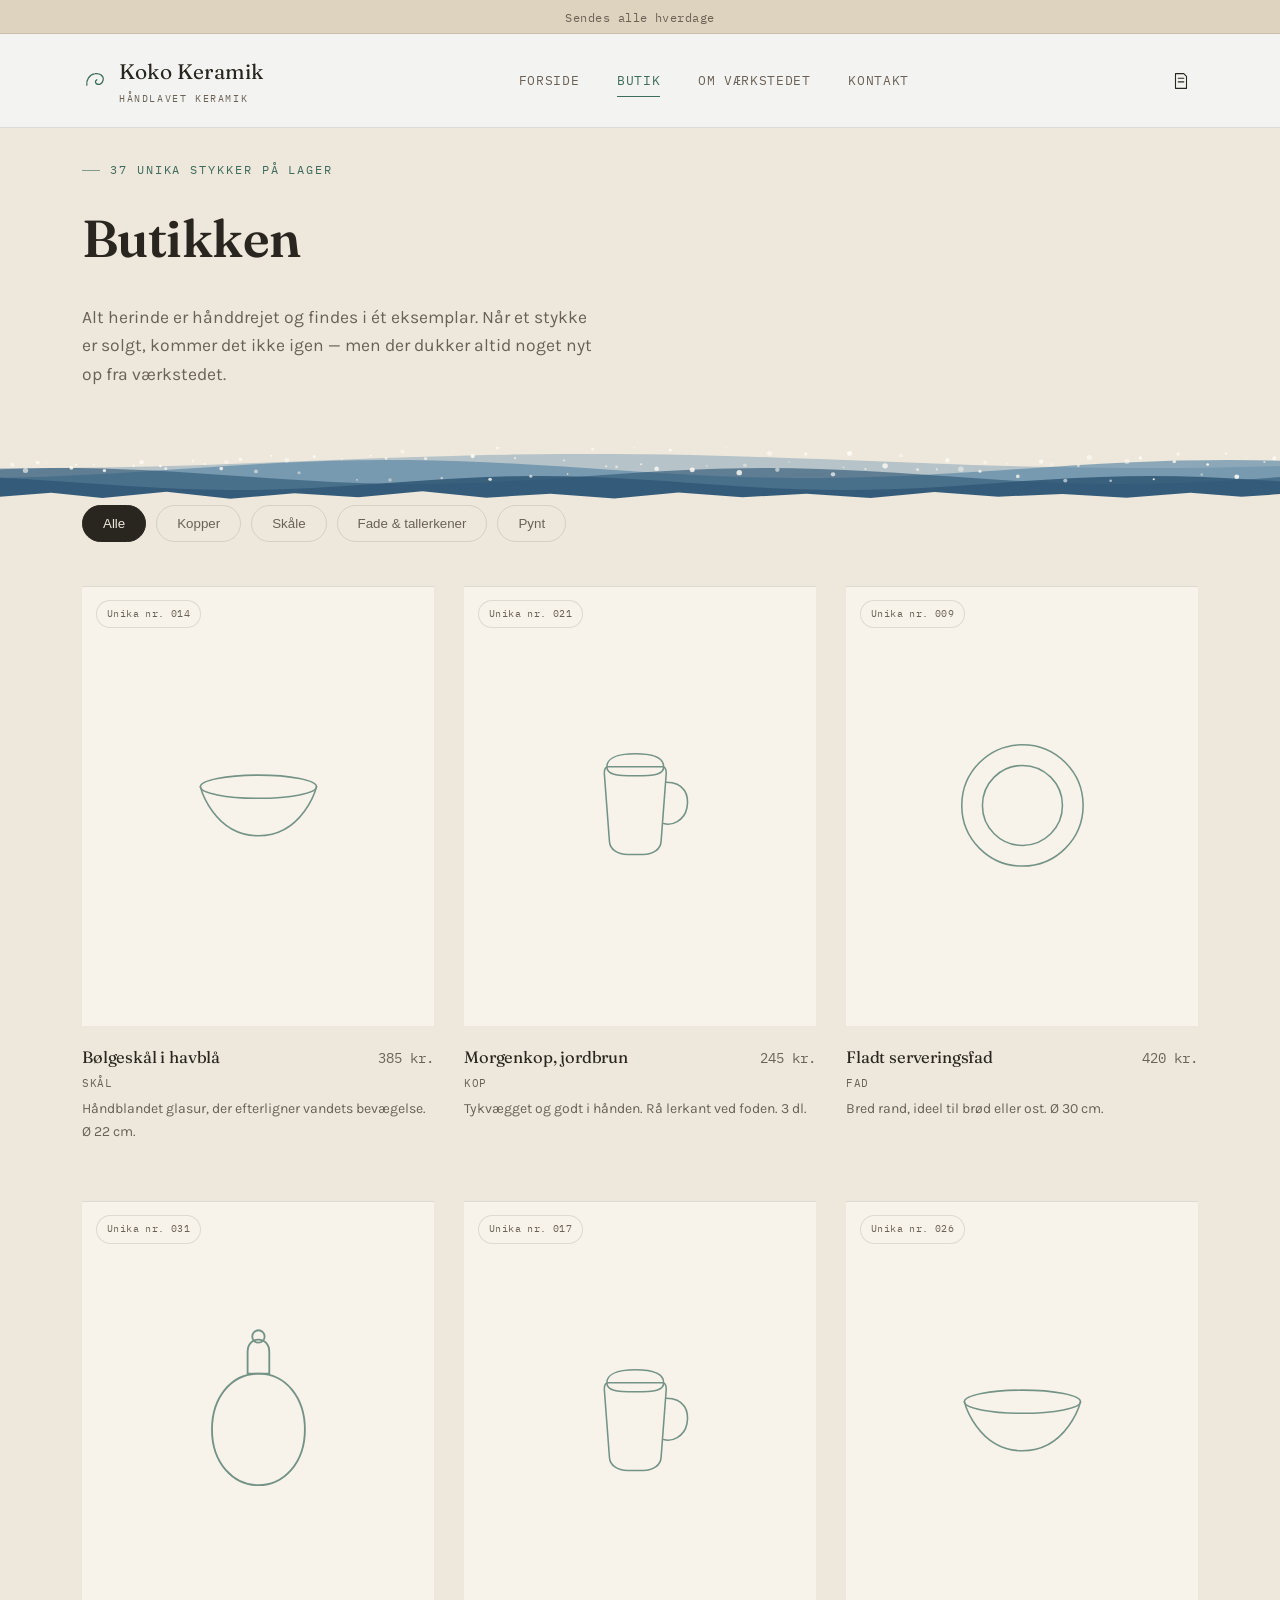
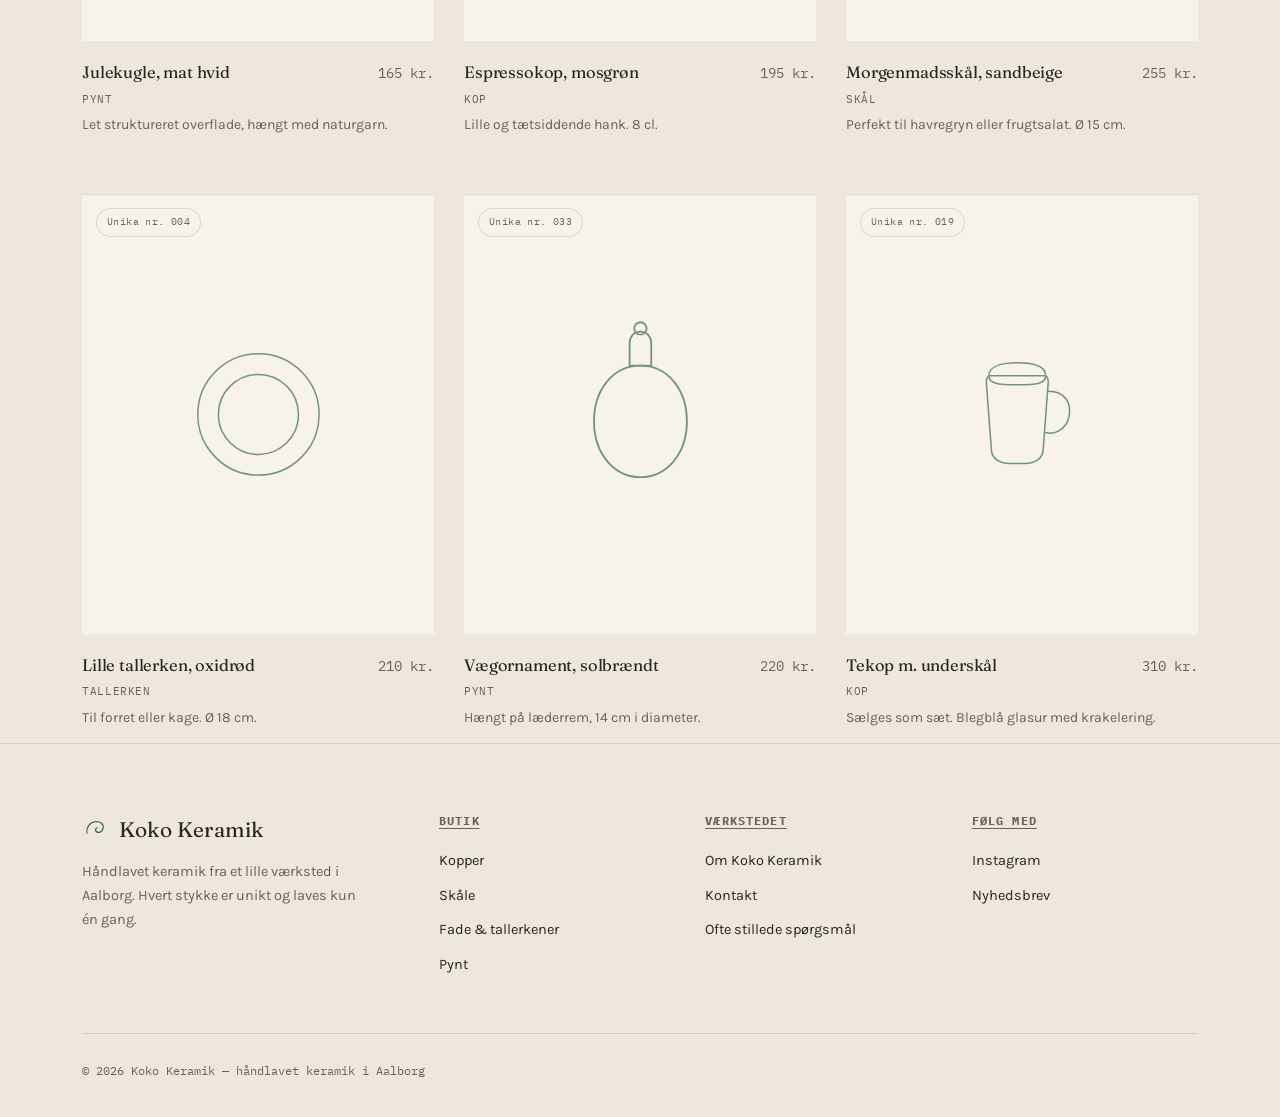
==== butik.html @ d8b17853 "Add files via upload" ====
<!DOCTYPE html>
<html lang="da">
<head>
<meta charset="UTF-8">
<meta name="viewport" content="width=device-width, initial-scale=1.0">
<title>Butik — Koko Keramik</title>
<link rel="preconnect" href="https://fonts.googleapis.com">
<link href="https://fonts.googleapis.com/css2?family=Fraunces:ital,opsz,wght@0,9..144,300;0,9..144,500;0,9..144,600;1,9..144,400;1,9..144,500&family=Karla:wght@400;500;600&family=IBM+Plex+Mono:wght@400;500;700&display=swap" rel="stylesheet">
<link rel="stylesheet" href="style.css">
</head>
<body>

<div class="announce">
  <div class="announce-track">
    <span class="announce-item show">Sendes alle hverdage</span>
    <span class="announce-item">Håndlavet, ét stykke ad gangen</span>
    <span class="announce-item">Specialbestillinger er mulige</span>
  </div>
</div>

<header class="site">
  <div class="nav">
    <a href="index.html" class="logo">
      <svg viewBox="0 0 32 32" fill="none" stroke="currentColor" stroke-width="1.6" stroke-linecap="round" stroke-linejoin="round"><path d="M6 21c-1-6 3-13 10-14 6-1 11 3 10 8-.8 4-5 6.5-8 4.5-2-1.3-2-4 .3-5"/></svg>
      <span>Koko Keramik<span class="sub">Håndlavet keramik</span></span>
    </a>
    <nav class="links">
      <a href="index.html">Forside</a>
      <div class="nav-drop">
      <a href="butik.html" class="active">Butik</a>
      <div class="nav-drop-panel">
        <div class="nav-drop-col"><h5>Kopper</h5>
          <a href="butik.html#kopper">Morgenkopper</a>
          <a href="butik.html#kopper">Espressokopper</a>
          <a href="butik.html#kopper">Krus med hank</a>
        </div>
        <div class="nav-drop-col"><h5>Skåle</h5>
          <a href="butik.html#skaale">Morgenmadsskåle</a>
          <a href="butik.html#skaale">Serveringsskåle</a>
        </div>
        <div class="nav-drop-col"><h5>Fade &amp; tallerkener</h5>
          <a href="butik.html#fade">Store fade</a>
          <a href="butik.html#fade">Tallerkener</a>
        </div>
        <div class="nav-drop-col"><h5>Pynt</h5>
          <a href="butik.html#pynt">Vægpynt</a>
          <a href="butik.html#pynt">Sæsonpynt</a>
        </div>
      </div>
    </div>
      <a href="om-vaerkstedet.html">Om værkstedet</a>
      <a href="kontakt.html">Kontakt</a>
    </nav>
    <div class="nav-cart">
      <button class="huskeseddel-toggle" aria-label="Åbn huskeseddel" type="button">
        <svg width="22" height="22" viewBox="0 0 24 24" fill="none" stroke="currentColor" stroke-width="1.2" stroke-linecap="round" stroke-linejoin="round"><path d="M6 4h9l3 3v13H6z"/><path d="M9 9h6M9 13h6"/></svg>
        <span class="huskeseddel-count">0</span>
      </button>
      <button class="burger" aria-label="Åbn menu" aria-expanded="false">
        <svg width="24" height="24" viewBox="0 0 24 24" fill="none" stroke="currentColor" stroke-width="1.2" stroke-linecap="round"><path d="M3 6h18M3 12h18M3 18h18"/></svg>
      </button>
    </div>
  </div>
</header>

<main>
  <div class="wrap page-head">
    <div class="eyebrow">37 unika stykker på lager</div>
    <h1>Butikken</h1>
    <p>Alt herinde er hånddrejet og findes i ét eksemplar. Når et stykke er solgt, kommer det ikke igen — men der dukker altid noget nyt op fra værkstedet.</p>
  </div>

  <div class="wave-edge" data-wave></div>

  <div class="wrap">
    <div class="tabs">
      <button class="tab active" data-cat="alle">Alle</button>
      <button class="tab" data-cat="kopper">Kopper</button>
      <button class="tab" data-cat="skaale">Skåle</button>
      <button class="tab" data-cat="fade">Fade &amp; tallerkener</button>
      <button class="tab" data-cat="pynt">Pynt</button>
    </div>

    <div class="product-grid">

      <a href="produkt.html?id=014" class="p-card" data-cat="skaale">
        <div class="thumb"><span class="stock">Unika nr. 014</span>
          <svg viewBox="0 0 120 90" fill="none" stroke="currentColor" stroke-width="1.2" stroke-linecap="round" stroke-linejoin="round"><path d="M15 30c0 0 10 38 45 38s45-38 45-38"/><ellipse cx="60" cy="30" rx="45" ry="9"/></svg>
        </div>
        <div class="row"><h3>Bølgeskål i havblå</h3><span class="price">385 kr.</span></div>
        <div class="cat">Skål</div>
        <p class="desc">Håndblandet glasur, der efterligner vandets bevægelse. Ø 22 cm.</p>
      </a>

      <a href="produkt.html?id=021" class="p-card" data-cat="kopper">
        <div class="thumb"><span class="stock">Unika nr. 021</span>
          <svg viewBox="0 0 120 120" fill="none" stroke="currentColor" stroke-width="1.2" stroke-linecap="round" stroke-linejoin="round"><path d="M35 30c-2 0-3 2-3 5l4 53c.5 6 6 10 14 10h12c8 0 13.5-4 14-10l4-53c0-3-1-5-3-5z"/><path d="M80 42c14 0 18 10 16 20-2 10-12 14-18 12"/><path d="M34 30c0-6 7-10 22-10s22 4 22 10-7 7-22 7-22-1-22-7z"/></svg>
        </div>
        <div class="row"><h3>Morgenkop, jordbrun</h3><span class="price">245 kr.</span></div>
        <div class="cat">Kop</div>
        <p class="desc">Tykvægget og godt i hånden. Rå lerkant ved foden. 3 dl.</p>
      </a>

      <a href="produkt.html?id=009" class="p-card" data-cat="fade">
        <div class="thumb"><span class="stock">Unika nr. 009</span>
          <svg viewBox="0 0 120 120" fill="none" stroke="currentColor" stroke-width="1.2"><circle cx="60" cy="60" r="47"/><circle cx="60" cy="60" r="31"/></svg>
        </div>
        <div class="row"><h3>Fladt serveringsfad</h3><span class="price">420 kr.</span></div>
        <div class="cat">Fad</div>
        <p class="desc">Bred rand, ideel til brød eller ost. Ø 30 cm.</p>
      </a>

      <a href="produkt.html?id=031" class="p-card" data-cat="pynt">
        <div class="thumb"><span class="stock">Unika nr. 031</span>
          <svg viewBox="0 0 100 130" fill="none" stroke="currentColor" stroke-width="1.2" stroke-linecap="round" stroke-linejoin="round"><path d="M50 34c18 0 30 16 30 36 0 22-14 36-30 36s-30-14-30-36c0-20 12-36 30-36z"/><path d="M43 20c0-5 3-8 7-8s7 3 7 8v14H43z"/><circle cx="50" cy="10" r="4"/></svg>
        </div>
        <div class="row"><h3>Julekugle, mat hvid</h3><span class="price">165 kr.</span></div>
        <div class="cat">Pynt</div>
        <p class="desc">Let struktureret overflade, hængt med naturgarn.</p>
      </a>

      <a href="produkt.html?id=017" class="p-card" data-cat="kopper">
        <div class="thumb"><span class="stock">Unika nr. 017</span>
          <svg viewBox="0 0 120 120" fill="none" stroke="currentColor" stroke-width="1.2" stroke-linecap="round" stroke-linejoin="round"><path d="M35 30c-2 0-3 2-3 5l4 53c.5 6 6 10 14 10h12c8 0 13.5-4 14-10l4-53c0-3-1-5-3-5z"/><path d="M80 42c14 0 18 10 16 20-2 10-12 14-18 12"/><path d="M34 30c0-6 7-10 22-10s22 4 22 10-7 7-22 7-22-1-22-7z"/></svg>
        </div>
        <div class="row"><h3>Espressokop, mosgrøn</h3><span class="price">195 kr.</span></div>
        <div class="cat">Kop</div>
        <p class="desc">Lille og tætsiddende hank. 8 cl.</p>
      </a>

      <a href="produkt.html?id=026" class="p-card" data-cat="skaale">
        <div class="thumb"><span class="stock">Unika nr. 026</span>
          <svg viewBox="0 0 120 90" fill="none" stroke="currentColor" stroke-width="1.2" stroke-linecap="round" stroke-linejoin="round"><path d="M15 30c0 0 10 38 45 38s45-38 45-38"/><ellipse cx="60" cy="30" rx="45" ry="9"/></svg>
        </div>
        <div class="row"><h3>Morgenmadsskål, sandbeige</h3><span class="price">255 kr.</span></div>
        <div class="cat">Skål</div>
        <p class="desc">Perfekt til havregryn eller frugtsalat. Ø 15 cm.</p>
      </a>

      <a href="produkt.html?id=004" class="p-card" data-cat="fade">
        <div class="thumb"><span class="stock">Unika nr. 004</span>
          <svg viewBox="0 0 120 120" fill="none" stroke="currentColor" stroke-width="1.2"><circle cx="60" cy="60" r="47"/><circle cx="60" cy="60" r="31"/></svg>
        </div>
        <div class="row"><h3>Lille tallerken, oxidrød</h3><span class="price">210 kr.</span></div>
        <div class="cat">Tallerken</div>
        <p class="desc">Til forret eller kage. Ø 18 cm.</p>
      </a>

      <a href="produkt.html?id=033" class="p-card" data-cat="pynt">
        <div class="thumb"><span class="stock">Unika nr. 033</span>
          <svg viewBox="0 0 100 130" fill="none" stroke="currentColor" stroke-width="1.2" stroke-linecap="round" stroke-linejoin="round"><path d="M50 34c18 0 30 16 30 36 0 22-14 36-30 36s-30-14-30-36c0-20 12-36 30-36z"/><path d="M43 20c0-5 3-8 7-8s7 3 7 8v14H43z"/><circle cx="50" cy="10" r="4"/></svg>
        </div>
        <div class="row"><h3>Vægornament, solbrændt</h3><span class="price">220 kr.</span></div>
        <div class="cat">Pynt</div>
        <p class="desc">Hængt på læderrem, 14 cm i diameter.</p>
      </a>

      <a href="produkt.html?id=019" class="p-card" data-cat="kopper">
        <div class="thumb"><span class="stock">Unika nr. 019</span>
          <svg viewBox="0 0 120 120" fill="none" stroke="currentColor" stroke-width="1.2" stroke-linecap="round" stroke-linejoin="round"><path d="M35 30c-2 0-3 2-3 5l4 53c.5 6 6 10 14 10h12c8 0 13.5-4 14-10l4-53c0-3-1-5-3-5z"/><path d="M80 42c14 0 18 10 16 20-2 10-12 14-18 12"/><path d="M34 30c0-6 7-10 22-10s22 4 22 10-7 7-22 7-22-1-22-7z"/></svg>
        </div>
        <div class="row"><h3>Tekop m. underskål</h3><span class="price">310 kr.</span></div>
        <div class="cat">Kop</div>
        <p class="desc">Sælges som sæt. Blegblå glasur med krakelering.</p>
      </a>

    </div>
  </div>
</main>

<footer>
  <div class="wrap">
    <div class="footer-grid">
      <div>
        <div class="logo" style="margin-bottom:14px;">
          <svg viewBox="0 0 32 32" fill="none" stroke="currentColor" stroke-width="1.6" stroke-linecap="round" stroke-linejoin="round"><path d="M6 21c-1-6 3-13 10-14 6-1 11 3 10 8-.8 4-5 6.5-8 4.5-2-1.3-2-4 .3-5"/></svg>
          <span>Koko Keramik</span>
        </div>
        <p style="max-width:32ch;color:var(--ink-soft);font-size:14.5px;">Håndlavet keramik fra et lille værksted i Aalborg. Hvert stykke er unikt og laves kun én gang.</p>
      </div>
      <div>
        <h4>Butik</h4>
        <ul>
          <li><a href="butik.html#kopper">Kopper</a></li>
          <li><a href="butik.html#skaale">Skåle</a></li>
          <li><a href="butik.html#fade">Fade &amp; tallerkener</a></li>
          <li><a href="butik.html#pynt">Pynt</a></li>
        </ul>
      </div>
      <div>
        <h4>Værkstedet</h4>
        <ul>
          <li><a href="om-vaerkstedet.html">Om Koko Keramik</a></li>
          <li><a href="kontakt.html">Kontakt</a></li>
          <li><a href="kontakt.html#faq">Ofte stillede spørgsmål</a></li>
        </ul>
      </div>
      <div>
        <h4>Følg med</h4>
        <ul>
          <li><a href="#">Instagram</a></li>
          <li><a href="#">Nyhedsbrev</a></li>
        </ul>
      </div>
    </div>
    <div class="footer-bottom">
      <span>© 2026 Koko Keramik — håndlavet keramik i Aalborg</span>
    </div>
  </div>
</footer>
<div class="huskeseddel-drawer">
  <div class="huskeseddel-panel">
    <div class="huskeseddel-head">
      <h4>Din huskeseddel</h4>
      <button type="button" class="huskeseddel-close" aria-label="Luk">×</button>
    </div>
    <div class="huskeseddel-body"></div>
    <button type="button" class="btn btn-primary huskeseddel-send">Send huskeseddel på mail <span class="btn-arrow">→</span></button>
  </div>
</div>
<script src="script.js"></script>
</body>
</html>
---- style.css ----
/* ===========================================================
   Koko Keramik / Keramik-webshop showcase
   Design tokens — "skum på stranden" (foam on the shore)
=========================================================== */
:root{
  --bone: #EDE7DC;          /* canvas — kold porcelænsslip */
  --bone-deep: #DED3BE;     /* sektion alt-bg — tørret ler */
  --card: #F7F3EA;          /* kortoverflade — bleget stentøj */
  --ink: #29261F;           /* primær tekst — brændt ler, næsten sort */
  --ink-soft: #6B6156;      /* sekundær tekst — mat lergrå */
  --clay: #3D6B5C;          /* primær accent — oxidgrøn glasur */
  --clay-deep: #274A3F;     /* hover/dyb accent */
  --sage: #4E7FA0;          /* sekundær accent — glasurblåt vand */
  --sage-deep: #325A78;
  --taupe: #C7B99E;         /* kanter, dæmpet — varm ler-linje */
  --line: rgba(41,38,31,0.12);
  --gold: #C99A46;          /* sjælden highlight — brændingsglød */
  --foam: #FFFDF6;

  --font-display: 'Fraunces', serif;
  --font-body: 'Karla', sans-serif;
  --font-mono: 'IBM Plex Mono', monospace;

  --wrap: 1180px;
}

*{box-sizing:border-box;}
html{scroll-behavior:smooth;}
body{
  margin:0;
  background:var(--bone);
  color:var(--ink);
  font-family:var(--font-body);
  font-size:17px;
  line-height:1.65;
  -webkit-font-smoothing:antialiased;
}
img,svg{max-width:100%;display:block;}
a{color:inherit;text-decoration:none;}
h1,h2,h3,h4{font-family:var(--font-display);font-weight:400;margin:0 0 .4em;letter-spacing:-0.01em;color:var(--ink);}
p{margin:0 0 1em;}
.wrap{max-width:var(--wrap);margin:0 auto;padding:0 32px;}
.eyebrow{font-family:var(--font-mono);font-size:12px;letter-spacing:.16em;text-transform:uppercase;color:var(--clay);display:flex;align-items:center;gap:10px;margin-bottom:16px;font-weight:400;}
.eyebrow::before{content:"";width:18px;height:1px;background:var(--clay);display:inline-block;opacity:.6;}
.italic{font-style:italic;font-weight:400;}

.wave-edge{width:100%;height:58px;overflow:hidden;line-height:0;position:relative;}
.wave-edge svg{width:100%;height:58px;display:block;}
.wave-edge::after{
  content:"";
  position:absolute;
  left:0;right:0;bottom:-1px;
  height:20px;
  background:var(--bone);
  clip-path:polygon(0% 55%,4% 35%,8% 62%,13% 30%,18% 65%,23% 38%,28% 58%,33% 28%,38% 60%,43% 40%,48% 64%,53% 34%,58% 58%,63% 40%,68% 62%,73% 32%,78% 55%,83% 42%,88% 60%,93% 36%,97% 56%,100% 42%,100% 100%,0% 100%);
}
.wave-edge:has(+ section.alt)::after{background:var(--bone-deep);}

.btn{display:inline-flex;align-items:center;gap:10px;font-family:var(--font-mono);font-size:12.5px;letter-spacing:.06em;text-transform:uppercase;padding:14px 28px;border-radius:999px;border:1px solid var(--ink);background:transparent;color:var(--ink);cursor:pointer;transition:all .3s ease;}
.btn:hover{background:var(--ink);color:var(--bone);border-color:var(--ink);}
.btn-primary{background:var(--clay);border-color:var(--clay);color:var(--card);}
.btn-primary:hover{background:var(--clay-deep);border-color:var(--clay-deep);color:var(--card);}
.btn-arrow{transition:transform .3s ease;}
.btn:hover .btn-arrow{transform:translateX(4px);}

header.site{position:sticky;top:0;z-index:50;background:rgba(244,246,245,0.86);backdrop-filter:blur(10px);border-bottom:1px solid var(--line);}
@media (max-width:860px){
  header.site{background:var(--bone);backdrop-filter:none;}
}
.nav{max-width:var(--wrap);margin:0 auto;padding:20px 32px;display:flex;align-items:center;justify-content:space-between;}
.logo{display:flex;align-items:center;gap:11px;font-family:var(--font-display);font-size:21px;font-weight:400;color:var(--ink);letter-spacing:.01em;}
.logo svg{width:26px;height:26px;flex-shrink:0;color:var(--clay);}
.logo .sub{font-family:var(--font-mono);font-size:10px;letter-spacing:.16em;text-transform:uppercase;color:var(--ink-soft);display:block;font-weight:400;margin-top:2px;}
nav.links{display:flex;flex-direction:row;flex-wrap:nowrap;align-items:center;gap:38px;font-family:var(--font-mono);font-size:12.5px;letter-spacing:.05em;text-transform:uppercase;}
nav.links a{position:relative;padding:4px 0;color:var(--ink-soft);font-weight:400;}
nav.links a:hover,nav.links a.active{color:var(--clay);}
nav.links a.active::after{content:"";position:absolute;left:0;right:0;bottom:-2px;height:1px;background:var(--clay);}
.nav-cart{display:flex;align-items:center;gap:22px;}
.burger{display:none;background:none;border:none;cursor:pointer;color:var(--ink);}

@media (max-width:860px){
  nav.links{position:fixed;inset:66px 0 0 0;background:var(--bone);flex-direction:column;gap:0;padding:10px 32px;transform:translateY(-8px);opacity:0;pointer-events:none;transition:all .25s ease;border-top:1px solid var(--line);z-index:55;}
  nav.links.open{opacity:1;transform:translateY(0);pointer-events:auto;}
  nav.links a{padding:16px 0;border-bottom:1px solid var(--line);font-size:13.5px;background:var(--bone);}
  .burger{display:block;}
}

.hero{padding:56px 0 44px;display:grid;grid-template-columns:1.05fr .95fr;gap:40px;align-items:center;}
.hero h1{font-size:clamp(40px,5.4vw,66px);line-height:1.08;font-weight:600;}
.hero p.lead{font-size:18.5px;color:var(--ink-soft);max-width:44ch;margin-bottom:34px;font-weight:400;}
.hero-cta{display:flex;gap:16px;flex-wrap:wrap;}
.hero-badges{display:flex;gap:10px;flex-wrap:wrap;margin-top:28px;}
.hero-badges span{font-family:var(--font-mono);font-size:11.5px;font-weight:500;letter-spacing:.04em;background:var(--clay);color:var(--card);padding:8px 16px;border-radius:999px;}
.hero-badges span:nth-child(2){background:var(--sage-deep);}
.hero-badges span:nth-child(3){background:var(--ink);}
.hero-art{position:relative;display:flex;align-items:center;justify-content:center;}
.hero-art svg{width:100%;max-width:440px;}
.draw-path{stroke-dasharray:1400;stroke-dashoffset:1400;animation:draw 2.8s ease forwards .3s;}
@keyframes draw{to{stroke-dashoffset:0;}}
@media (prefers-reduced-motion: reduce){.draw-path{animation:none;stroke-dashoffset:0;}}

@media (max-width:860px){
  .hero{grid-template-columns:1fr;padding:52px 0 30px;text-align:left;}
  .hero-art{order:-1;margin-bottom:8px;}
  .hero-art svg{max-width:240px;}
}

section{padding:56px 0;}
section.alt{background:var(--bone-deep);}
.section-head{display:flex;justify-content:space-between;align-items:flex-end;gap:24px;margin-bottom:52px;flex-wrap:wrap;}
.section-head h2{font-size:clamp(28px,3.6vw,42px);max-width:15ch;font-weight:600;}
.section-head .desc{max-width:36ch;color:var(--ink-soft);}

.cat-grid{display:grid;grid-template-columns:repeat(4,1fr);gap:1px;background:var(--line);}
.cat-card{background:var(--bone-deep);padding:36px 28px;transition:background .3s ease;position:relative;}
section:not(.alt) .cat-card{background:var(--card);}
.cat-card:hover{background:var(--bone);}
.cat-card svg{width:38px;height:38px;color:var(--clay);margin-bottom:24px;opacity:.85;}
.cat-card h3{font-size:19px;margin-bottom:6px;font-weight:400;}
.cat-card .cnt{font-family:var(--font-mono);font-size:11.5px;color:var(--ink-soft);letter-spacing:.05em;}
.cat-card .go{position:absolute;right:22px;bottom:22px;font-family:var(--font-mono);font-size:11.5px;opacity:0;transform:translateX(-6px);transition:all .3s ease;color:var(--clay);}
.cat-card:hover .go{opacity:1;transform:translateX(0);}
@media (max-width:860px){.cat-grid{grid-template-columns:1fr 1fr;}}
@media (max-width:520px){.cat-grid{grid-template-columns:1fr;}}

.spotlight{display:grid;grid-template-columns:.85fr 1.15fr;gap:64px;align-items:center;}
.spotlight-art{background:var(--card);aspect-ratio:4/5;display:flex;align-items:center;justify-content:center;position:relative;overflow:hidden;box-shadow:0 1px 0 var(--line) inset;}
.spotlight-art svg{width:52%;color:var(--clay);opacity:.75;}
.tag-unika{position:absolute;top:18px;left:18px;font-family:var(--font-mono);font-size:10.5px;letter-spacing:.08em;background:var(--card);color:var(--ink-soft);padding:6px 12px;border:1px solid var(--line);border-radius:999px;}
.spotlight h2{font-size:clamp(26px,3vw,38px);font-weight:600;}
.spotlight .story{color:var(--ink-soft);font-size:16.5px;}
.spotlight .meta{display:flex;gap:32px;margin:28px 0 32px;font-family:var(--font-mono);font-size:11.5px;color:var(--ink-soft);flex-wrap:wrap;}
.spotlight .meta div span{display:block;color:var(--ink);font-size:14px;font-family:var(--font-body);margin-top:4px;}
@media (max-width:860px){.spotlight{grid-template-columns:1fr;}}

.split{display:grid;grid-template-columns:1fr 1fr;gap:70px;align-items:center;}
.split-art{background:var(--bone-deep);aspect-ratio:5/4;display:flex;align-items:center;justify-content:center;}
.split-art svg{width:40%;color:var(--clay);opacity:.7;}
.split p{color:var(--ink-soft);font-size:16.5px;}
@media (max-width:860px){.split{grid-template-columns:1fr;gap:32px;}}

footer{border-top:1px solid var(--line);padding:68px 0 36px;}
.footer-grid{display:grid;grid-template-columns:1.4fr 1fr 1fr 1fr;gap:40px;margin-bottom:56px;}
.footer-grid h4{font-family:var(--font-mono);font-size:11.5px;letter-spacing:.1em;text-transform:uppercase;color:var(--ink-soft);margin-bottom:18px;font-weight:700;text-decoration:underline;text-underline-offset:3px;}
.footer-grid ul{list-style:none;padding:0;margin:0;display:flex;flex-direction:column;gap:11px;font-size:14.5px;}
.footer-grid ul a:hover{color:var(--clay);}
.footer-bottom{display:flex;justify-content:space-between;align-items:center;padding-top:28px;border-top:1px solid var(--line);font-family:var(--font-mono);font-size:11.5px;color:var(--ink-soft);flex-wrap:wrap;gap:12px;}
@media (max-width:860px){.footer-grid{grid-template-columns:1fr 1fr;}}

.crumbs{font-family:var(--font-mono);font-size:11.5px;color:var(--ink-soft);padding-top:26px;letter-spacing:.03em;}
.crumbs a:hover{color:var(--clay);}

.page-head{padding-top:32px;padding-bottom:40px;}
.page-head h1{font-size:clamp(34px,4.6vw,52px);max-width:17ch;font-weight:600;}
.page-head p{max-width:52ch;color:var(--ink-soft);font-size:17.5px;}

.tabs{display:flex;gap:10px;flex-wrap:wrap;margin-bottom:44px;font-family:var(--font-mono);font-size:12px;letter-spacing:.05em;text-transform:uppercase;}
.tab{padding:10px 20px;border:1px solid var(--line);border-radius:999px;cursor:pointer;background:transparent;color:var(--ink-soft);transition:all .25s ease;}
.tab:hover{border-color:var(--clay);color:var(--clay);}
.tab.active{background:var(--ink);border-color:var(--ink);color:var(--bone);}

.product-grid{display:grid;grid-template-columns:repeat(3,1fr);gap:44px 30px;}
.p-card{cursor:pointer;}
.p-card .thumb{background:var(--card);aspect-ratio:4/5;display:flex;align-items:center;justify-content:center;position:relative;overflow:hidden;margin-bottom:18px;box-shadow:0 1px 0 var(--line) inset;}
.p-card .thumb svg{width:44%;color:var(--clay);opacity:.7;transition:transform .4s ease,opacity .3s ease;}
.p-card:hover .thumb svg{transform:scale(1.05);opacity:.95;}
.p-card .row{display:flex;justify-content:space-between;align-items:baseline;gap:10px;}
.p-card h3{font-size:16.5px;margin-bottom:4px;font-weight:400;}
.p-card .cat{font-family:var(--font-mono);font-size:10.5px;color:var(--ink-soft);letter-spacing:.06em;text-transform:uppercase;}
.p-card .price{font-family:var(--font-mono);font-size:14px;white-space:nowrap;color:var(--ink-soft);}
.p-card .desc{font-size:14px;color:var(--ink-soft);margin-top:5px;}
.stock{position:absolute;top:14px;left:14px;font-family:var(--font-mono);font-size:10px;background:var(--card);color:var(--ink-soft);border:1px solid var(--line);border-radius:999px;padding:5px 10px;letter-spacing:.04em;}
@media (max-width:860px){.product-grid{grid-template-columns:1fr 1fr;}}
@media (max-width:560px){.product-grid{grid-template-columns:1fr;}}

.p-detail{display:grid;grid-template-columns:1fr 1fr;gap:70px;padding-top:40px;padding-bottom:90px;align-items:start;}
.p-detail .art{background:var(--card);aspect-ratio:4/5;display:flex;align-items:center;justify-content:center;position:relative;box-shadow:0 1px 0 var(--line) inset;}
.p-detail .art svg.art-icon{width:54%;color:var(--clay);opacity:.75;display:none;}
.p-detail .price{font-family:var(--font-mono);font-size:22px;margin:16px 0 24px;color:var(--ink-soft);}
.spec-list{border-top:1px solid var(--line);margin-top:30px;}
.spec-list div{display:flex;justify-content:space-between;padding:14px 0;border-bottom:1px solid var(--line);font-size:14.5px;}
.spec-list span:first-child{color:var(--ink-soft);font-family:var(--font-mono);font-size:11px;text-transform:uppercase;letter-spacing:.05em;}
.story-block{margin-top:28px;color:var(--ink-soft);}
.buy-row{display:flex;gap:14px;margin-top:32px;flex-wrap:wrap;}
@media (max-width:860px){.p-detail{grid-template-columns:1fr;gap:34px;}}

.timeline{display:grid;grid-template-columns:repeat(4,1fr);gap:30px;}
.tl-step{border-top:1px solid var(--clay);padding-top:20px;}
.tl-step .num{font-family:var(--font-mono);font-size:11px;color:var(--clay);margin-bottom:12px;display:block;letter-spacing:.04em;}
.tl-step h3{font-weight:400;}
@media (max-width:860px){.timeline{grid-template-columns:1fr 1fr;}}
@media (max-width:560px){.timeline{grid-template-columns:1fr;}}

.values{display:grid;grid-template-columns:repeat(3,1fr);gap:1px;background:var(--line);margin-top:64px;}
.value{background:var(--bone-deep);padding:36px 30px;}
section:not(.alt) .value{background:var(--card);}
.value h3{font-size:17.5px;font-weight:400;}
.value p{color:var(--ink-soft);font-size:14.5px;margin:0;}
@media (max-width:760px){.values{grid-template-columns:1fr;}}

.contact-grid{display:grid;grid-template-columns:1fr 1fr;gap:70px;padding-top:20px;padding-bottom:90px;}
.field{margin-bottom:22px;}
.field label{display:block;font-family:var(--font-mono);font-size:11px;text-transform:uppercase;letter-spacing:.06em;color:var(--ink-soft);margin-bottom:9px;}
.field input,.field textarea,.field select{width:100%;border:none;border-bottom:1px solid var(--taupe);background:transparent;padding:12px 2px;font-family:var(--font-body);font-size:15px;color:var(--ink);}
.field textarea{resize:vertical;min-height:110px;border:1px solid var(--taupe);padding:12px 14px;}
.field input:focus,.field textarea:focus,.field select:focus{outline:none;border-color:var(--clay);}
.info-block{margin-bottom:36px;}
.info-block h4{font-family:var(--font-mono);font-size:11px;text-transform:uppercase;letter-spacing:.08em;color:var(--ink-soft);margin-bottom:11px;font-weight:400;}
.map{background:var(--card);box-shadow:0 1px 0 var(--line) inset;aspect-ratio:16/9;display:flex;align-items:center;justify-content:center;color:var(--ink-soft);font-family:var(--font-mono);font-size:12px;margin-top:36px;}
@media (max-width:860px){.contact-grid{grid-template-columns:1fr;gap:36px;}}

.demo-flag{background:var(--clay-deep);color:var(--bone);text-align:center;padding:10px 16px;font-family:var(--font-mono);font-size:11.5px;letter-spacing:.03em;}
.demo-flag a{text-decoration:underline;}

.announce{background:var(--bone-deep);border-bottom:1px solid var(--line);height:34px;display:flex;align-items:center;justify-content:center;overflow:hidden;}
.announce-track{position:relative;height:16px;width:100%;}
.announce-item{position:absolute;left:50%;top:0;transform:translateX(-50%);opacity:0;transition:opacity .5s ease;white-space:nowrap;font-family:var(--font-mono);font-size:11.5px;letter-spacing:.04em;color:var(--ink-soft);}
.announce-item.show{opacity:1;}

.nav-drop{position:relative;display:flex;align-items:center;}
.nav-drop-panel{position:absolute;top:100%;left:50%;transform:translateX(-50%) translateY(6px);background:var(--card);border:1px solid var(--line);box-shadow:0 14px 28px rgba(51,40,28,0.08);padding:24px 28px;display:flex;gap:34px;opacity:0;pointer-events:none;transition:opacity .2s ease, transform .2s ease;white-space:nowrap;border-radius:4px;z-index:60;}
.nav-drop:hover .nav-drop-panel,.nav-drop:focus-within .nav-drop-panel{opacity:1;pointer-events:auto;transform:translateX(-50%) translateY(0);}
.nav-drop-col h5{font-family:var(--font-mono);font-size:11px;text-transform:uppercase;letter-spacing:.06em;color:var(--ink);margin:0 0 12px;font-weight:700;text-decoration:underline;text-decoration-color:var(--clay);text-underline-offset:4px;}
.nav-drop-col a{display:block;font-size:13.5px;color:var(--ink);padding:5px 0;text-transform:none;letter-spacing:0;font-family:var(--font-body);}
.nav-drop-col a:hover{color:var(--clay);}
@media (max-width:860px){.nav-drop-panel{display:none;}}

.fade-up{opacity:0;transform:translateY(16px);transition:opacity .7s ease, transform .7s ease;}
.fade-up.in{opacity:1;transform:translateY(0);}

@media (max-width:480px){
  .wrap{padding:0 20px;}
  .nav{padding:14px 20px;}
  .logo{font-size:18px;gap:9px;}
  .logo svg{width:22px;height:22px;}
  .demo-flag{padding:8px 12px;font-size:10.5px;}
  .announce{height:30px;}
  .announce-item{font-size:10.5px;}
  .footer-grid{grid-template-columns:1fr;gap:32px;}
  .hero{padding:44px 0 26px;}
  .hero p.lead{font-size:17px;}
  section{padding:44px 0;}
}
.huskeseddel-toggle{position:relative;background:none;border:none;cursor:pointer;color:var(--ink);display:flex;align-items:center;}
.huskeseddel-count{position:absolute;top:-6px;right:-8px;background:var(--clay);color:var(--card);font-family:var(--font-mono);font-size:10px;min-width:16px;height:16px;border-radius:999px;display:flex;align-items:center;justify-content:center;padding:0 4px;}

.huskeseddel-drawer{position:fixed;inset:0;background:rgba(41,38,31,0.35);opacity:0;pointer-events:none;transition:opacity .25s ease;z-index:80;}
.huskeseddel-drawer.open{opacity:1;pointer-events:auto;}
.huskeseddel-panel{position:absolute;top:0;right:0;bottom:0;width:380px;max-width:90vw;background:var(--card);padding:28px;display:flex;flex-direction:column;transform:translateX(100%);transition:transform .3s ease;}
.huskeseddel-drawer.open .huskeseddel-panel{transform:translateX(0);}
.huskeseddel-head{display:flex;justify-content:space-between;align-items:center;margin-bottom:20px;}
.huskeseddel-close{background:none;border:none;font-size:22px;cursor:pointer;color:var(--ink-soft);line-height:1;}
.huskeseddel-body{flex:1;overflow-y:auto;display:flex;flex-direction:column;gap:14px;margin-bottom:20px;}
.huskeseddel-empty{color:var(--ink-soft);font-size:14.5px;}
.huskeseddel-item{display:flex;justify-content:space-between;align-items:flex-start;gap:10px;padding-bottom:14px;border-bottom:1px solid var(--line);}
.huskeseddel-item span{display:block;color:var(--ink-soft);font-size:13px;font-family:var(--font-mono);margin-top:3px;}
.huskeseddel-remove{background:none;border:none;font-size:18px;cursor:pointer;color:var(--ink-soft);}
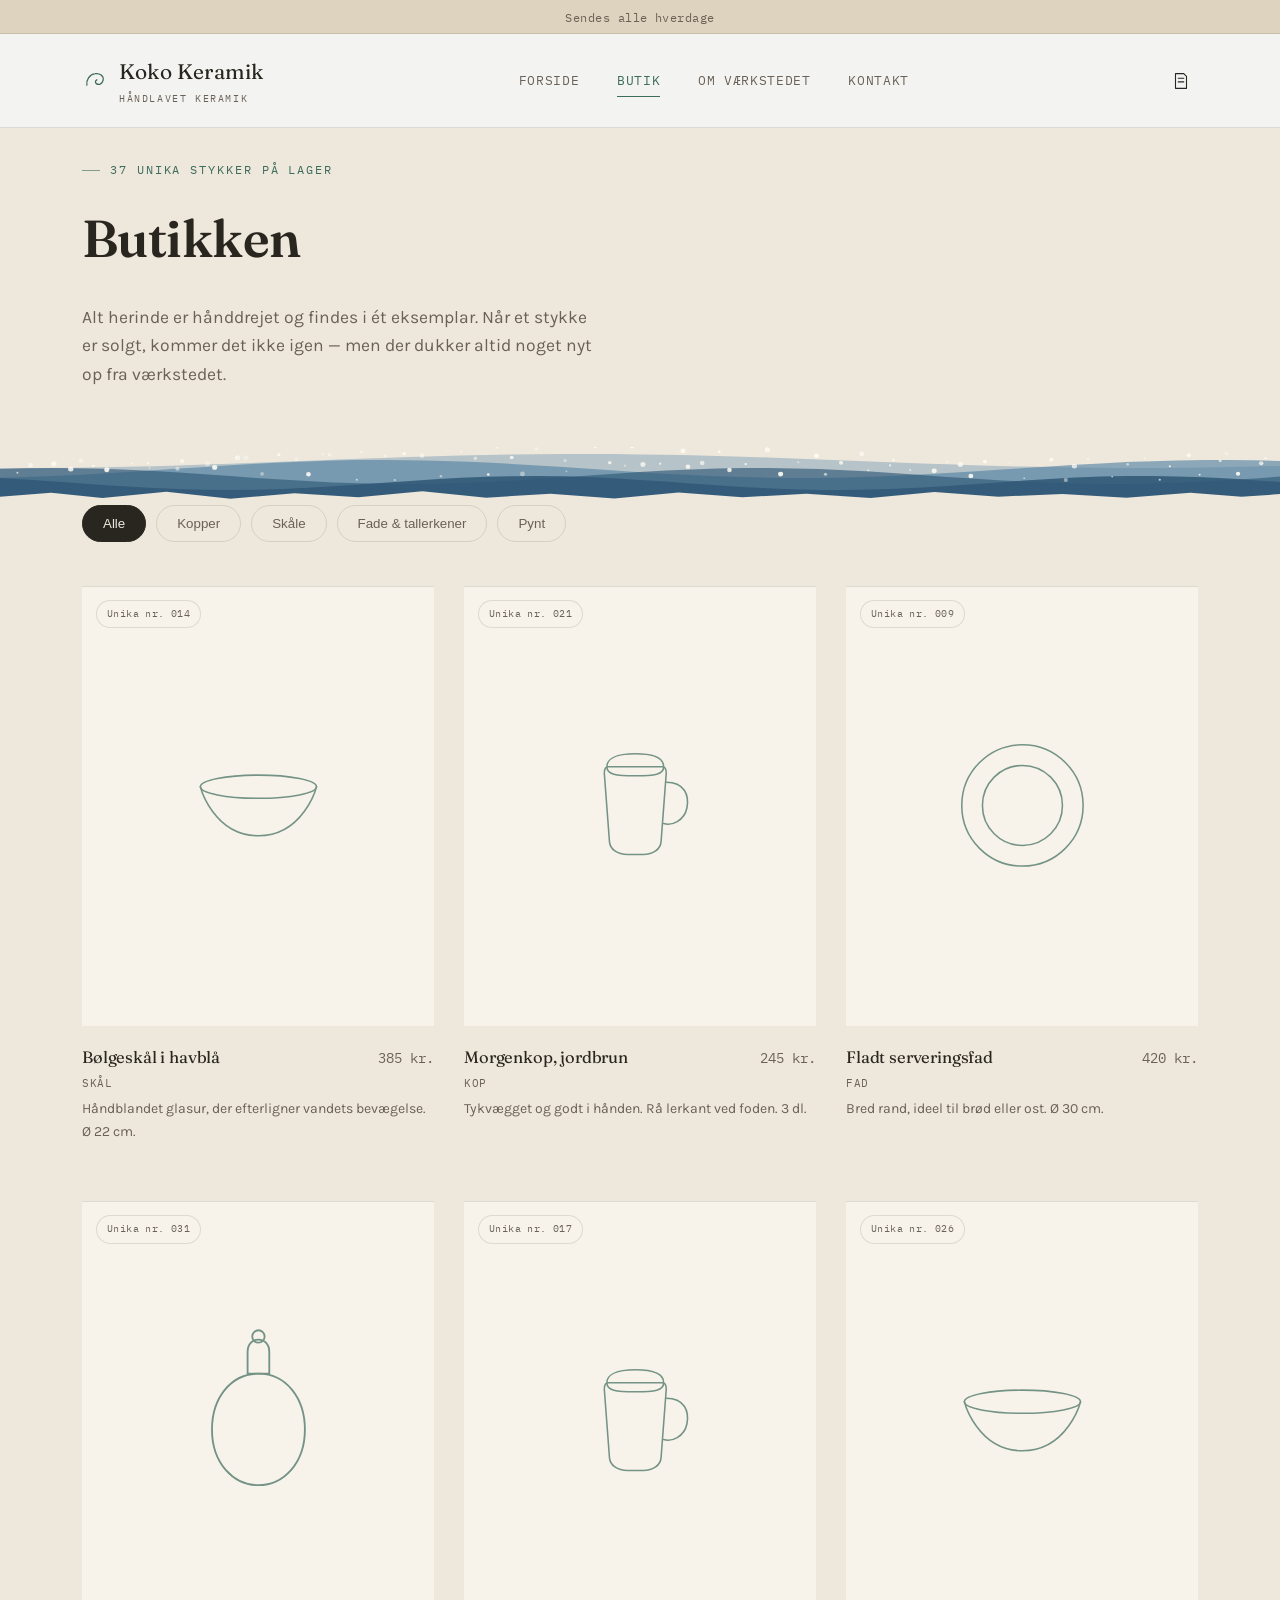
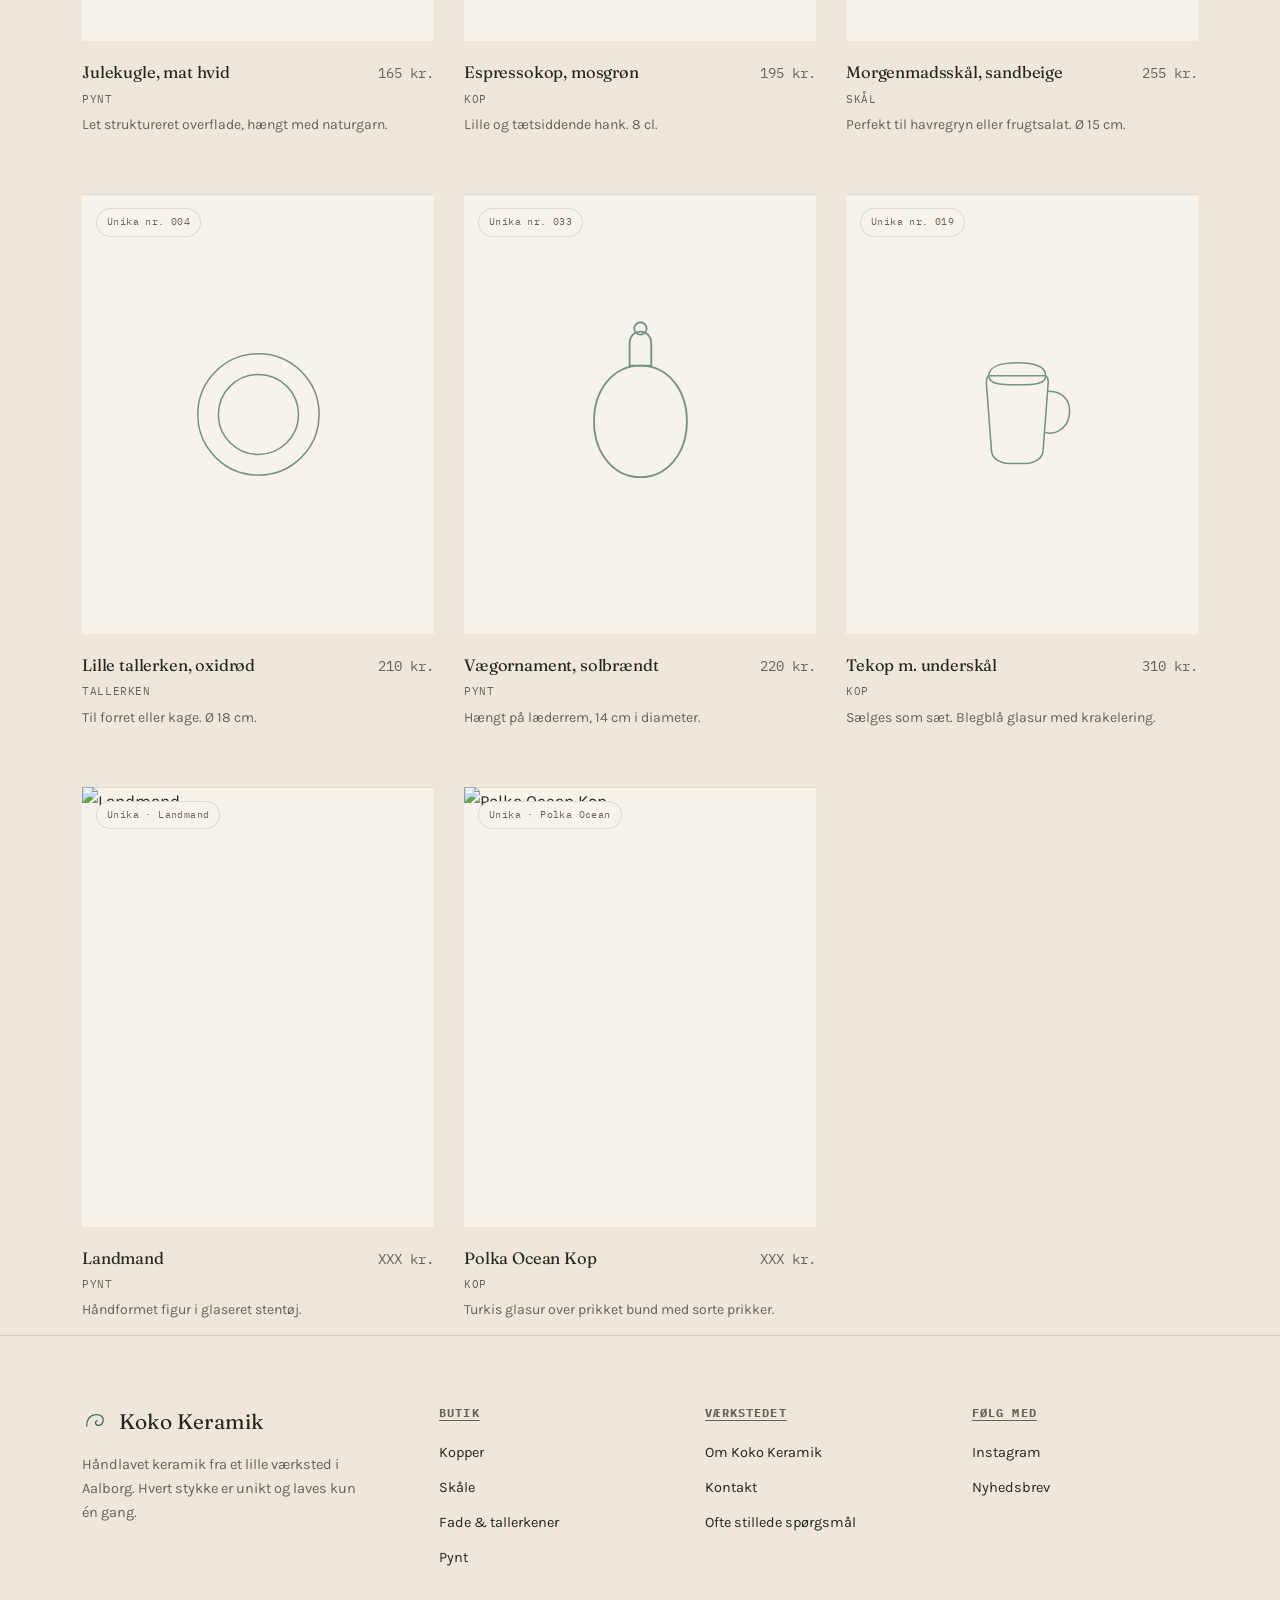
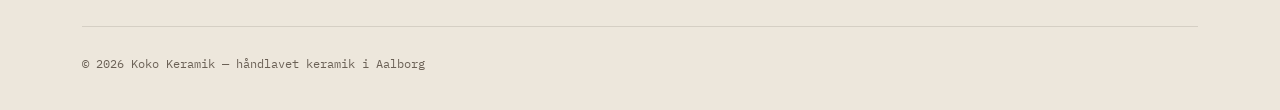
==== commit 35f3eebf: "Update butik.html" ====
--- a/butik.html
+++ b/butik.html
@@ -164,6 +164,24 @@
         <p class="desc">Sælges som sæt. Blegblå glasur med krakelering.</p>
       </a>
 
+      <a href="produkt.html?id=landmand" class="p-card" data-cat="pynt">
+        <div class="thumb"><span class="stock">Unika · Landmand</span>
+          <img src="images/landmand-front.jpg" alt="Landmand" style="width:100%;height:100%;object-fit:cover;">
+        </div>
+        <div class="row"><h3>Landmand</h3><span class="price">XXX kr.</span></div>
+        <div class="cat">Pynt</div>
+        <p class="desc">Håndformet figur i glaseret stentøj.</p>
+      </a>
+
+      <a href="produkt.html?id=polka-ocean-kop" class="p-card" data-cat="kopper">
+        <div class="thumb"><span class="stock">Unika · Polka Ocean</span>
+          <img src="images/polka-ocean-kop.jpg" alt="Polka Ocean Kop" style="width:100%;height:100%;object-fit:cover;">
+        </div>
+        <div class="row"><h3>Polka Ocean Kop</h3><span class="price">XXX kr.</span></div>
+        <div class="cat">Kop</div>
+        <p class="desc">Turkis glasur over prikket bund med sorte prikker.</p>
+      </a>
+
     </div>
   </div>
 </main>
--- a/style.css
+++ b/style.css
@@ -254,4 +254,13 @@
 .huskeseddel-empty{color:var(--ink-soft);font-size:14.5px;}
 .huskeseddel-item{display:flex;justify-content:space-between;align-items:flex-start;gap:10px;padding-bottom:14px;border-bottom:1px solid var(--line);}
 .huskeseddel-item span{display:block;color:var(--ink-soft);font-size:13px;font-family:var(--font-mono);margin-top:3px;}
-.huskeseddel-remove{background:none;border:none;font-size:18px;cursor:pointer;color:var(--ink-soft);}+.huskeseddel-remove{background:none;border:none;font-size:18px;cursor:pointer;color:var(--ink-soft);}
+.art-gallery{position:absolute;inset:0;display:flex;flex-direction:column;gap:10px;padding:54px 14px 14px;}
+.art-main{flex:1;overflow:hidden;border-radius:4px;}
+.art-main img{width:100%;height:100%;object-fit:cover;display:block;}
+.art-main-icon{display:flex;align-items:center;justify-content:center;color:var(--clay);opacity:.75;}
+.art-main-icon svg{width:60%;height:60%;}
+.art-thumbs{display:flex;gap:8px;}
+.art-thumb{width:52px;height:52px;flex-shrink:0;border-radius:4px;overflow:hidden;border:1.5px solid transparent;cursor:pointer;padding:0;background:none;}
+.art-thumb img{width:100%;height:100%;object-fit:cover;display:block;}
+.art-thumb.active{border-color:var(--clay);}
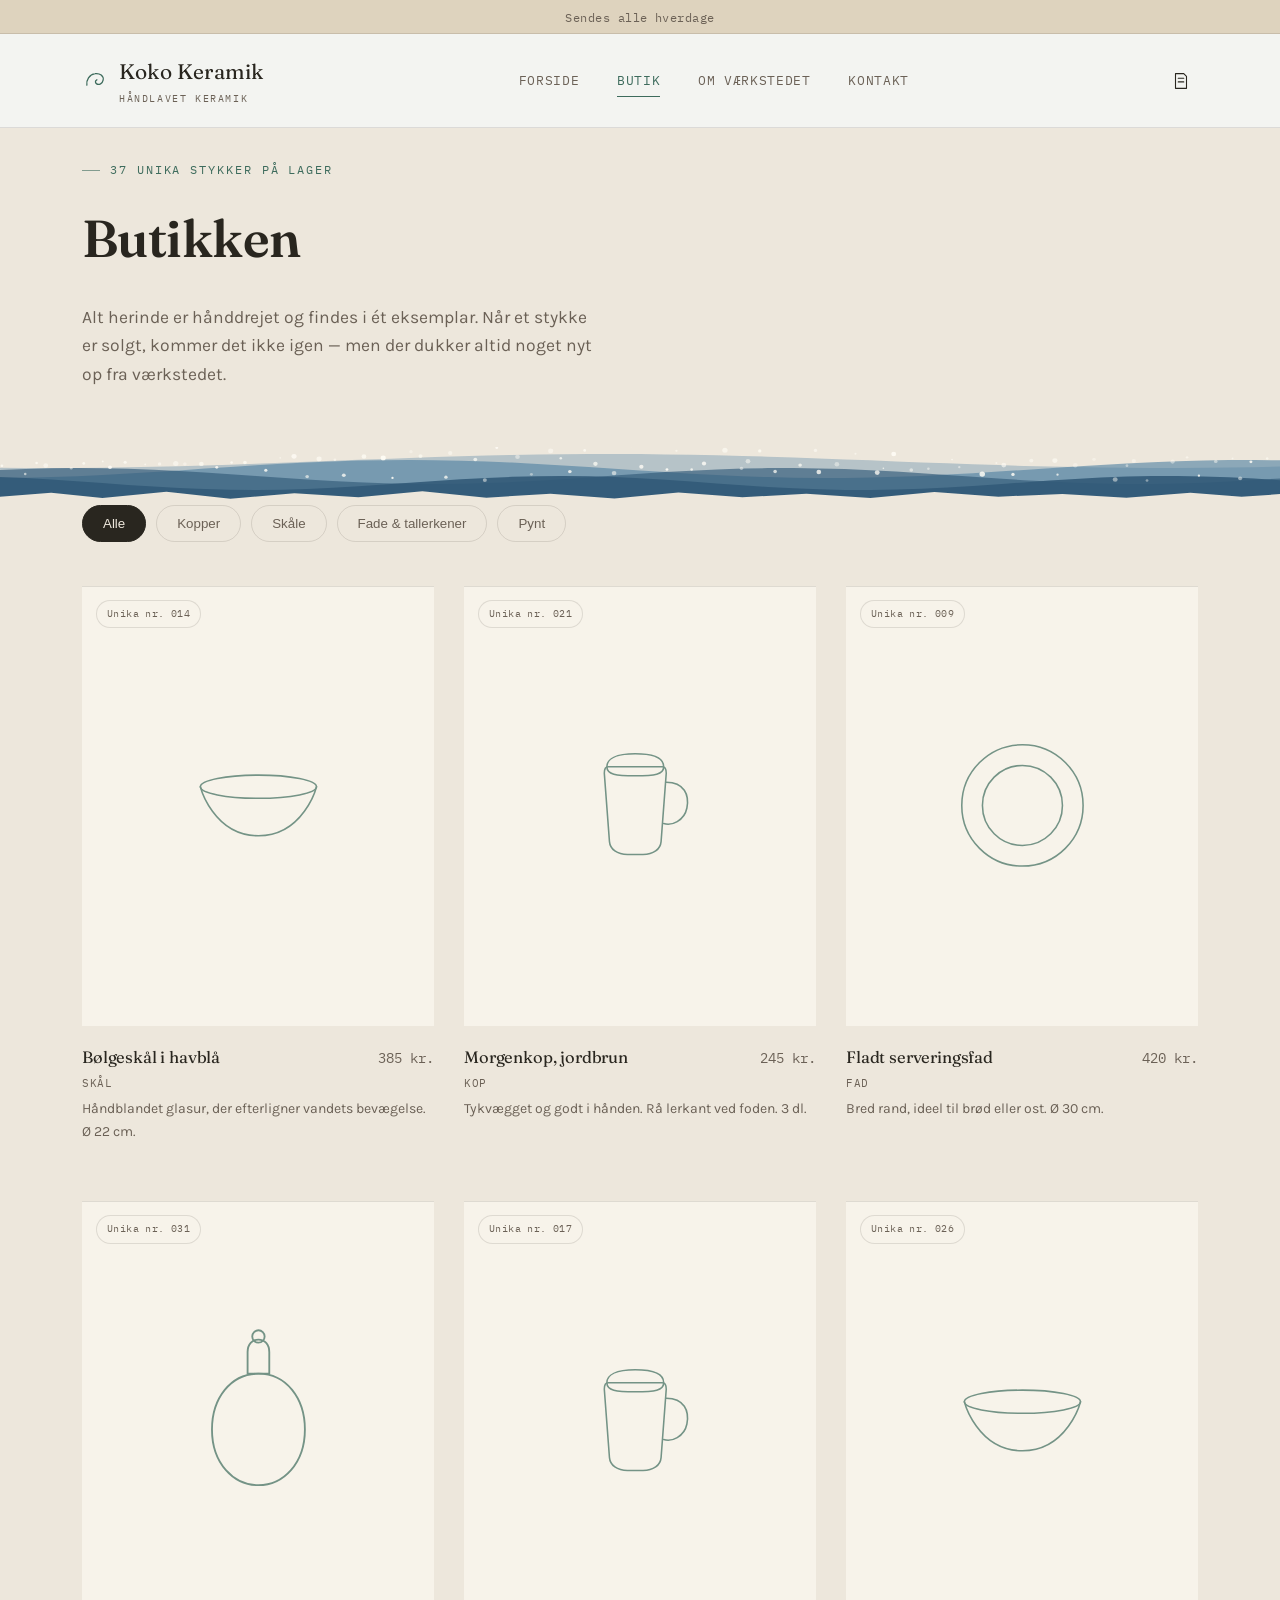
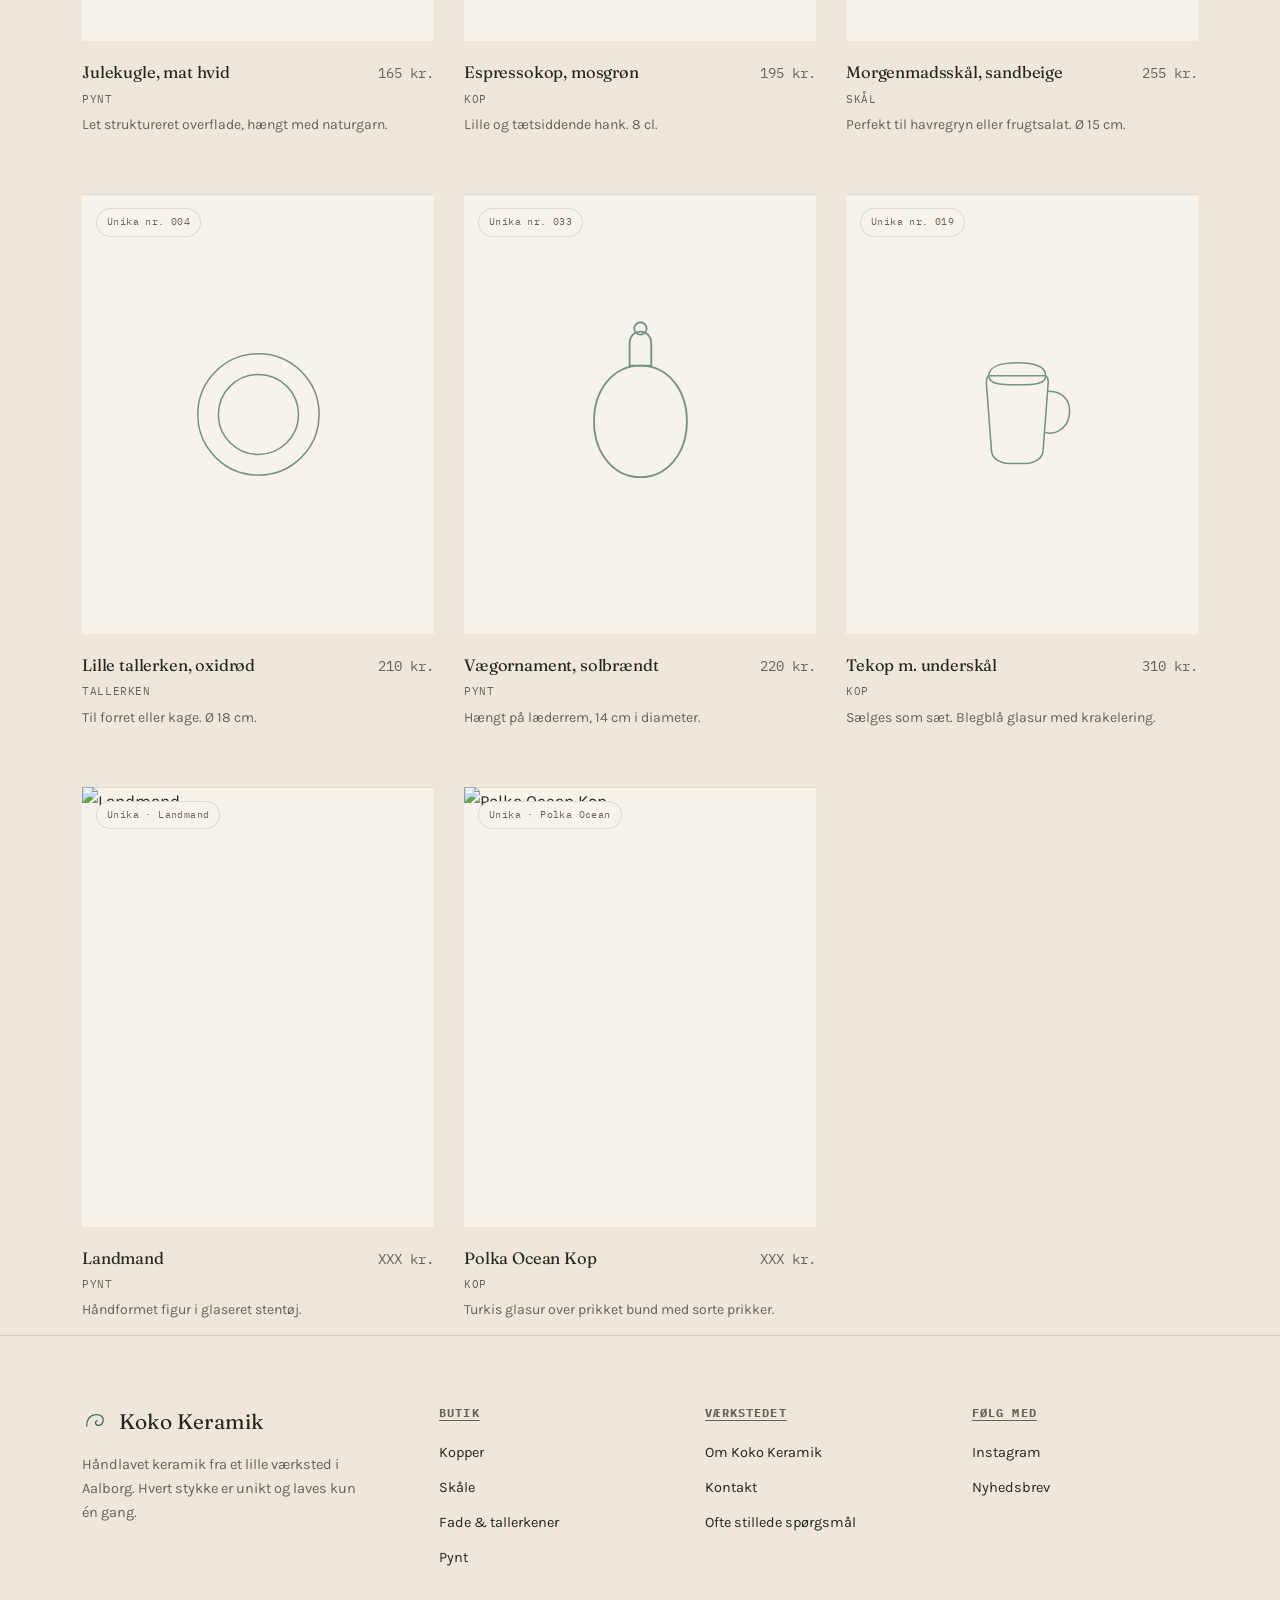
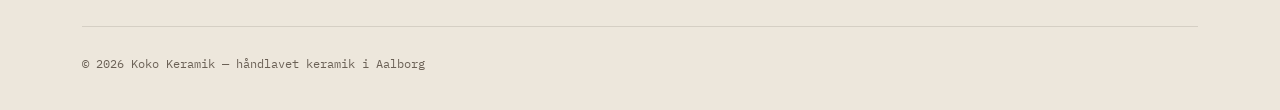
==== commit 70849e90: "Update butik.html" ====
--- a/butik.html
+++ b/butik.html
@@ -166,7 +166,7 @@
 
       <a href="produkt.html?id=landmand" class="p-card" data-cat="pynt">
         <div class="thumb"><span class="stock">Unika · Landmand</span>
-          <img src="images/landmand-front.jpg" alt="Landmand" style="width:100%;height:100%;object-fit:cover;">
+          <img src="images/landmand_front_0000002.jpg" alt="Landmand" style="width:100%;height:100%;object-fit:cover;">
         </div>
         <div class="row"><h3>Landmand</h3><span class="price">XXX kr.</span></div>
         <div class="cat">Pynt</div>
@@ -175,7 +175,7 @@
 
       <a href="produkt.html?id=polka-ocean-kop" class="p-card" data-cat="kopper">
         <div class="thumb"><span class="stock">Unika · Polka Ocean</span>
-          <img src="images/polka-ocean-kop.jpg" alt="Polka Ocean Kop" style="width:100%;height:100%;object-fit:cover;">
+          <img src="images/polka_ocean_kop_0000001.jpg" alt="Polka Ocean Kop" style="width:100%;height:100%;object-fit:cover;">
         </div>
         <div class="row"><h3>Polka Ocean Kop</h3><span class="price">XXX kr.</span></div>
         <div class="cat">Kop</div>
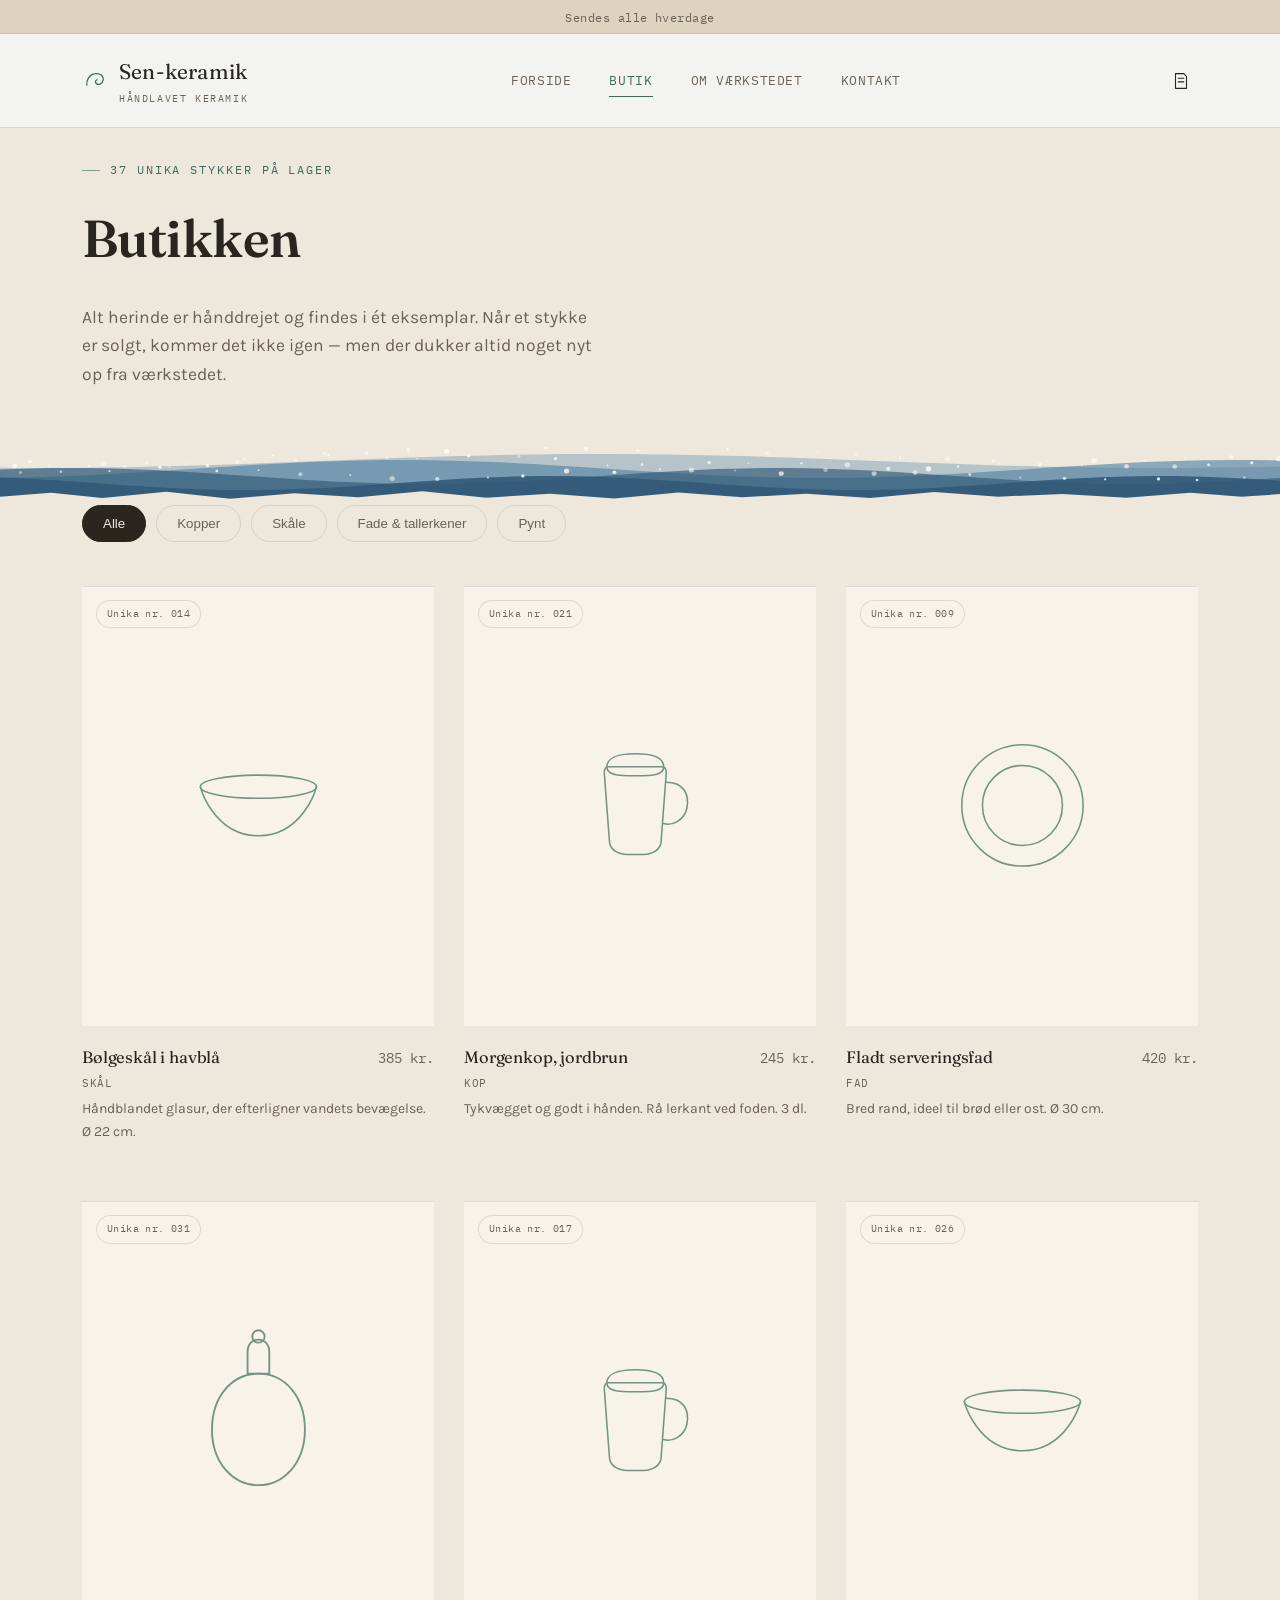
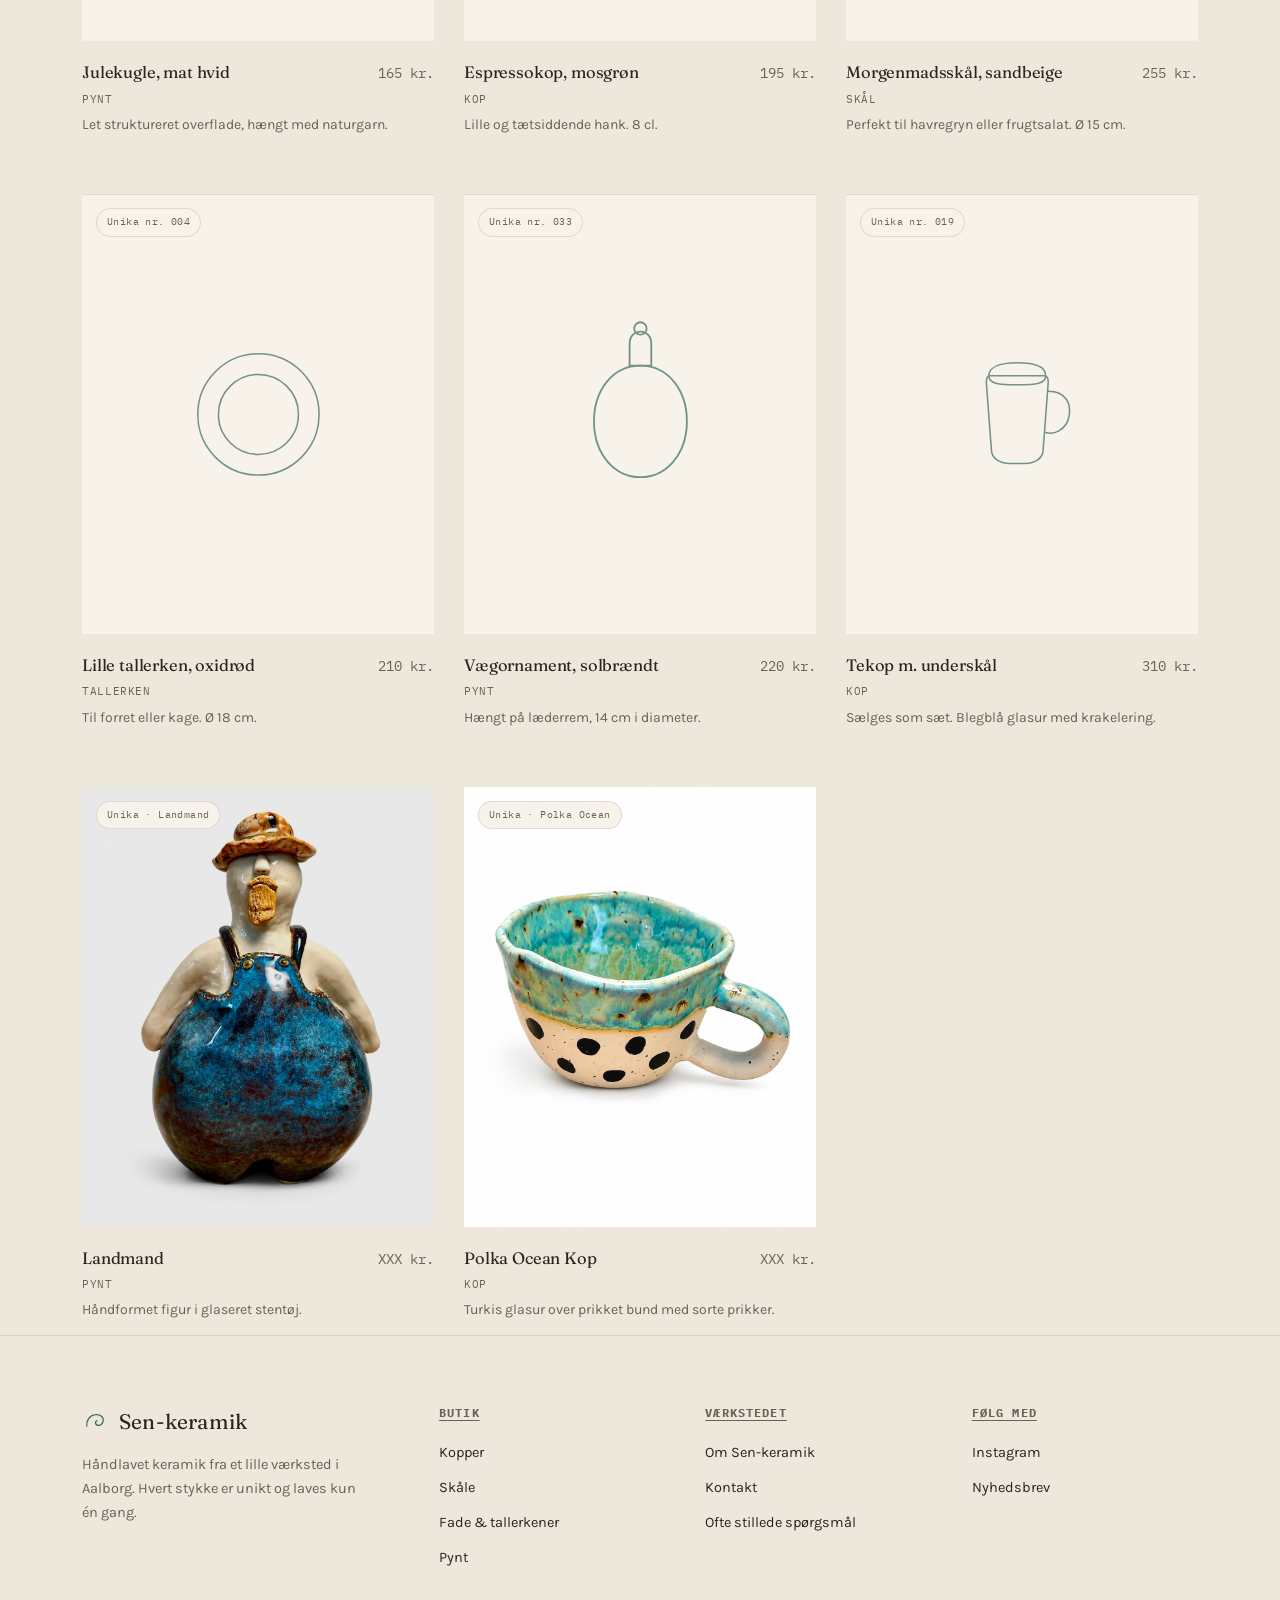
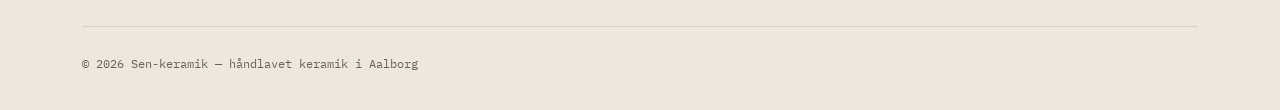
==== commit f0049be7: "Update butik.html" ====
--- a/butik.html
+++ b/butik.html
@@ -3,7 +3,7 @@
 <head>
 <meta charset="UTF-8">
 <meta name="viewport" content="width=device-width, initial-scale=1.0">
-<title>Butik — Koko Keramik</title>
+<title>Butik — Sen-keramik</title>
 <link rel="preconnect" href="https://fonts.googleapis.com">
 <link href="https://fonts.googleapis.com/css2?family=Fraunces:ital,opsz,wght@0,9..144,300;0,9..144,500;0,9..144,600;1,9..144,400;1,9..144,500&family=Karla:wght@400;500;600&family=IBM+Plex+Mono:wght@400;500;700&display=swap" rel="stylesheet">
 <link rel="stylesheet" href="style.css">
@@ -22,7 +22,7 @@
   <div class="nav">
     <a href="index.html" class="logo">
       <svg viewBox="0 0 32 32" fill="none" stroke="currentColor" stroke-width="1.6" stroke-linecap="round" stroke-linejoin="round"><path d="M6 21c-1-6 3-13 10-14 6-1 11 3 10 8-.8 4-5 6.5-8 4.5-2-1.3-2-4 .3-5"/></svg>
-      <span>Koko Keramik<span class="sub">Håndlavet keramik</span></span>
+      <span>Sen-keramik<span class="sub">Håndlavet keramik</span></span>
     </a>
     <nav class="links">
       <a href="index.html">Forside</a>
@@ -192,7 +192,7 @@
       <div>
         <div class="logo" style="margin-bottom:14px;">
           <svg viewBox="0 0 32 32" fill="none" stroke="currentColor" stroke-width="1.6" stroke-linecap="round" stroke-linejoin="round"><path d="M6 21c-1-6 3-13 10-14 6-1 11 3 10 8-.8 4-5 6.5-8 4.5-2-1.3-2-4 .3-5"/></svg>
-          <span>Koko Keramik</span>
+          <span>Sen-keramik</span>
         </div>
         <p style="max-width:32ch;color:var(--ink-soft);font-size:14.5px;">Håndlavet keramik fra et lille værksted i Aalborg. Hvert stykke er unikt og laves kun én gang.</p>
       </div>
@@ -208,7 +208,7 @@
       <div>
         <h4>Værkstedet</h4>
         <ul>
-          <li><a href="om-vaerkstedet.html">Om Koko Keramik</a></li>
+          <li><a href="om-vaerkstedet.html">Om Sen-keramik</a></li>
           <li><a href="kontakt.html">Kontakt</a></li>
           <li><a href="kontakt.html#faq">Ofte stillede spørgsmål</a></li>
         </ul>
@@ -222,7 +222,7 @@
       </div>
     </div>
     <div class="footer-bottom">
-      <span>© 2026 Koko Keramik — håndlavet keramik i Aalborg</span>
+      <span>© 2026 Sen-keramik — håndlavet keramik i Aalborg</span>
     </div>
   </div>
 </footer>
--- a/style.css
+++ b/style.css
@@ -174,7 +174,7 @@
 @media (max-width:560px){.product-grid{grid-template-columns:1fr;}}
 
 .p-detail{display:grid;grid-template-columns:1fr 1fr;gap:70px;padding-top:40px;padding-bottom:90px;align-items:start;}
-.p-detail .art{background:var(--card);aspect-ratio:4/5;display:flex;align-items:center;justify-content:center;position:relative;box-shadow:0 1px 0 var(--line) inset;}
+.p-detail .art{background:#fff;aspect-ratio:4/5;display:flex;align-items:center;justify-content:center;position:relative;box-shadow:0 1px 0 var(--line) inset;}
 .p-detail .art svg.art-icon{width:54%;color:var(--clay);opacity:.75;display:none;}
 .p-detail .price{font-family:var(--font-mono);font-size:22px;margin:16px 0 24px;color:var(--ink-soft);}
 .spec-list{border-top:1px solid var(--line);margin-top:30px;}
@@ -256,11 +256,11 @@
 .huskeseddel-item span{display:block;color:var(--ink-soft);font-size:13px;font-family:var(--font-mono);margin-top:3px;}
 .huskeseddel-remove{background:none;border:none;font-size:18px;cursor:pointer;color:var(--ink-soft);}
 .art-gallery{position:absolute;inset:0;display:flex;flex-direction:column;gap:10px;padding:54px 14px 14px;}
-.art-main{flex:1;overflow:hidden;border-radius:4px;}
-.art-main img{width:100%;height:100%;object-fit:cover;display:block;}
+.art-main{flex:1;overflow:hidden;border-radius:4px;background:#fff;}
+.art-main img{width:100%;height:100%;object-fit:contain;display:block;}
 .art-main-icon{display:flex;align-items:center;justify-content:center;color:var(--clay);opacity:.75;}
 .art-main-icon svg{width:60%;height:60%;}
 .art-thumbs{display:flex;gap:8px;}
-.art-thumb{width:52px;height:52px;flex-shrink:0;border-radius:4px;overflow:hidden;border:1.5px solid transparent;cursor:pointer;padding:0;background:none;}
-.art-thumb img{width:100%;height:100%;object-fit:cover;display:block;}
+.art-thumb{width:52px;height:52px;flex-shrink:0;border-radius:4px;overflow:hidden;border:1.5px solid transparent;cursor:pointer;padding:0;background:#fff;}
+.art-thumb img{width:100%;height:100%;object-fit:contain;display:block;}
 .art-thumb.active{border-color:var(--clay);}
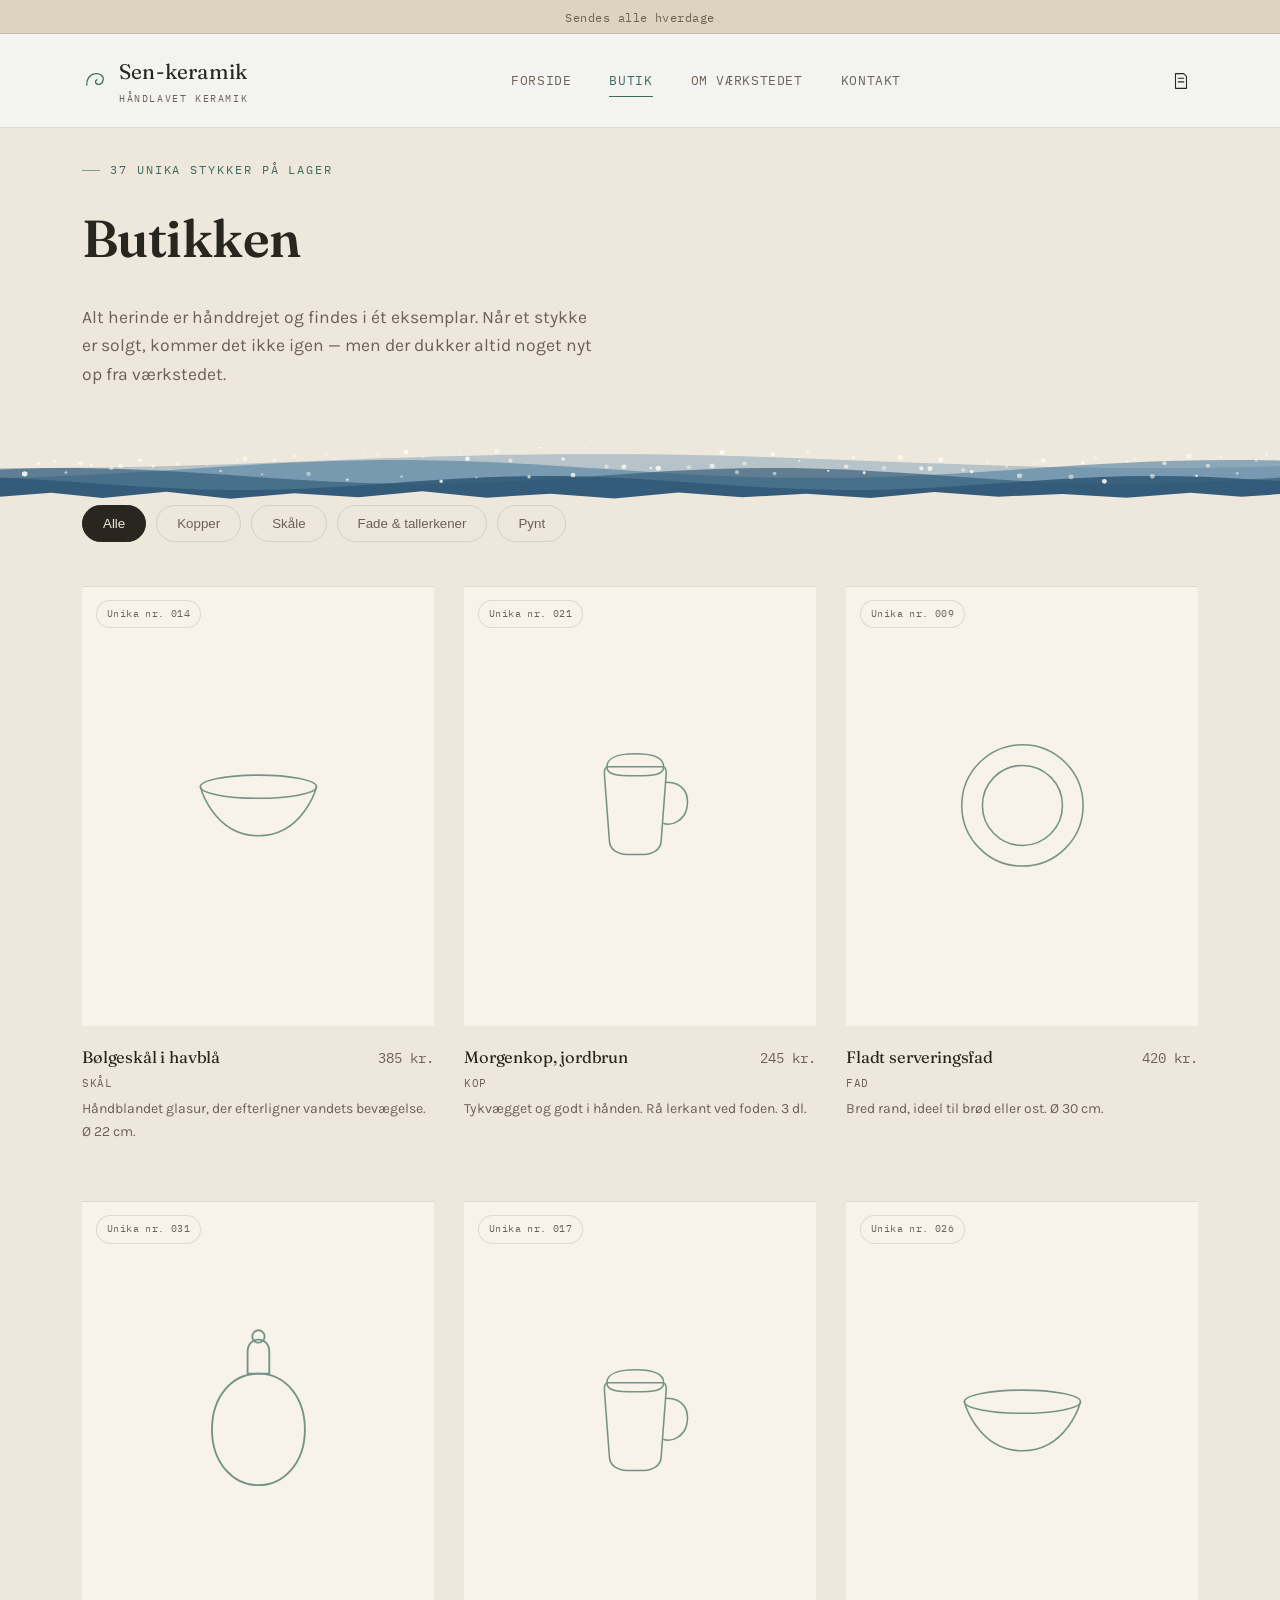
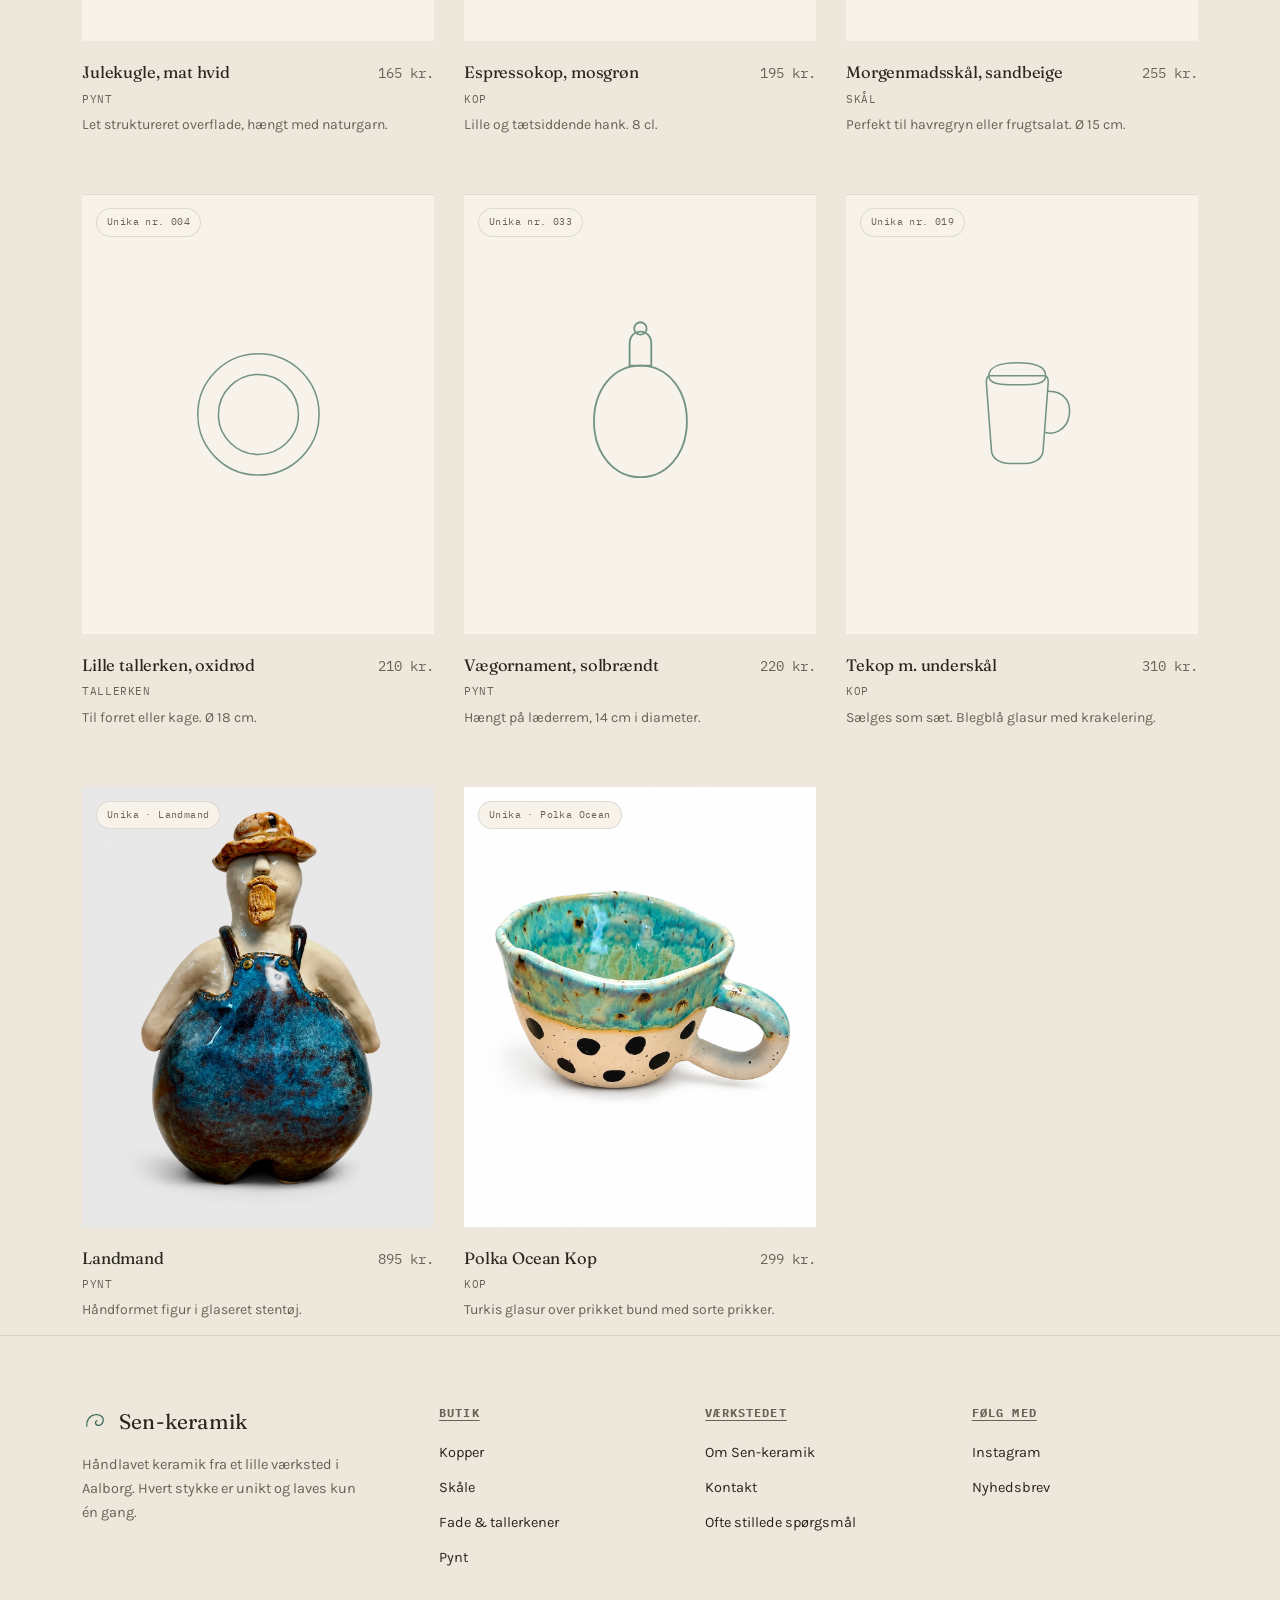
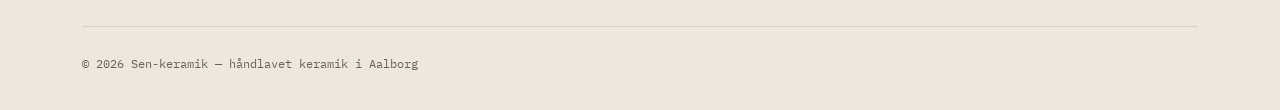
==== commit 3be47312: "Update butik.html" ====
--- a/butik.html
+++ b/butik.html
@@ -168,7 +168,7 @@
         <div class="thumb"><span class="stock">Unika · Landmand</span>
           <img src="images/landmand_front_0000002.jpg" alt="Landmand" style="width:100%;height:100%;object-fit:cover;">
         </div>
-        <div class="row"><h3>Landmand</h3><span class="price">XXX kr.</span></div>
+        <div class="row"><h3>Landmand</h3><span class="price">895 kr.</span></div>
         <div class="cat">Pynt</div>
         <p class="desc">Håndformet figur i glaseret stentøj.</p>
       </a>
@@ -177,7 +177,7 @@
         <div class="thumb"><span class="stock">Unika · Polka Ocean</span>
           <img src="images/polka_ocean_kop_0000001.jpg" alt="Polka Ocean Kop" style="width:100%;height:100%;object-fit:cover;">
         </div>
-        <div class="row"><h3>Polka Ocean Kop</h3><span class="price">XXX kr.</span></div>
+        <div class="row"><h3>Polka Ocean Kop</h3><span class="price">299 kr.</span></div>
         <div class="cat">Kop</div>
         <p class="desc">Turkis glasur over prikket bund med sorte prikker.</p>
       </a>
--- a/style.css
+++ b/style.css
@@ -1,5 +1,5 @@
 /* ===========================================================
-   Koko Keramik / Keramik-webshop showcase
+   Sen-keramik / Keramik-webshop showcase
    Design tokens — "skum på stranden" (foam on the shore)
 =========================================================== */
 :root{
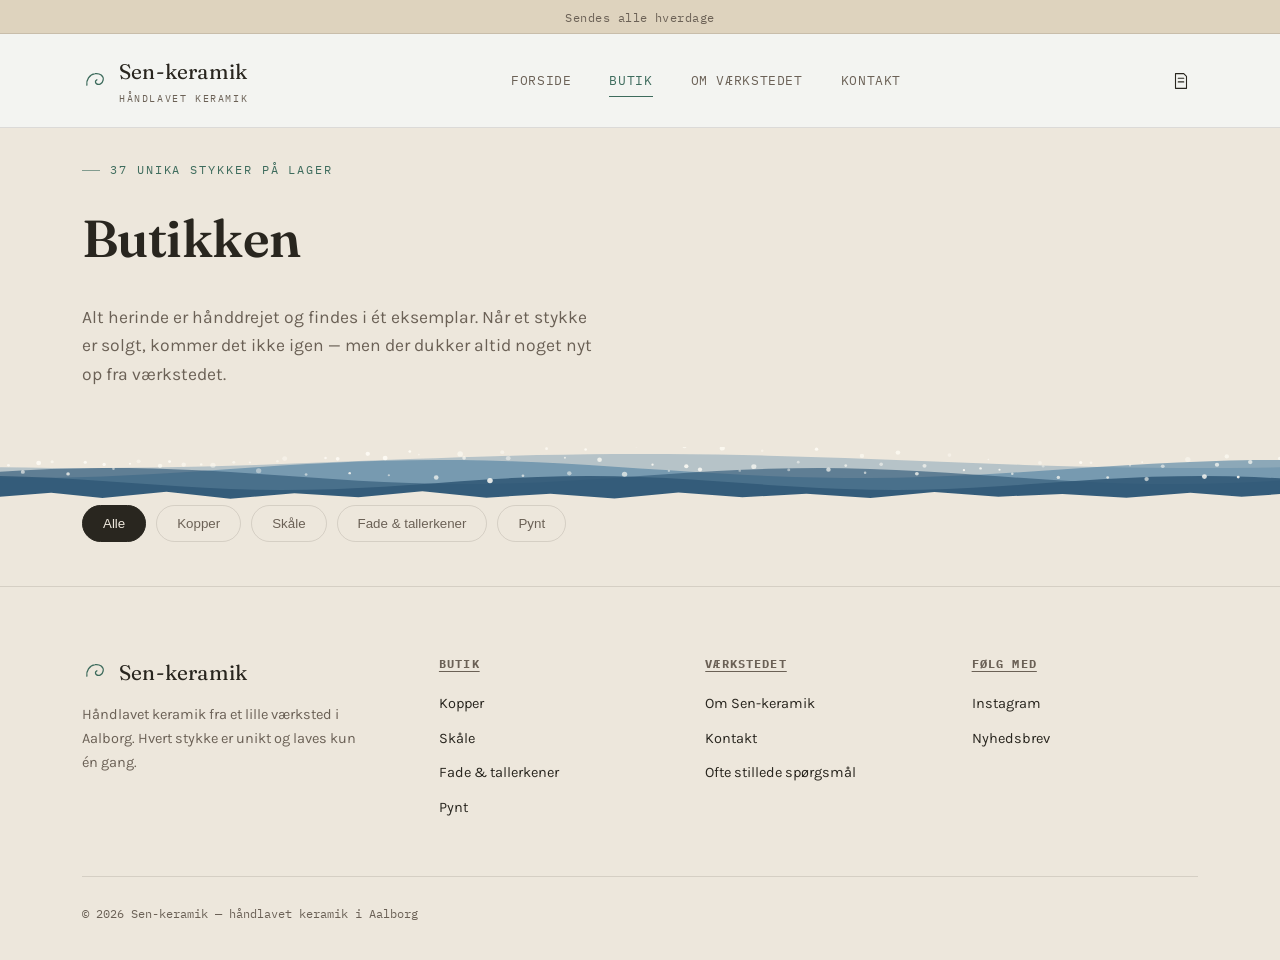
==== commit 405b8287: "Update butik.html" ====
--- a/butik.html
+++ b/butik.html
@@ -81,108 +81,7 @@
       <button class="tab" data-cat="pynt">Pynt</button>
     </div>
 
-    <div class="product-grid">
-
-      <a href="produkt.html?id=014" class="p-card" data-cat="skaale">
-        <div class="thumb"><span class="stock">Unika nr. 014</span>
-          <svg viewBox="0 0 120 90" fill="none" stroke="currentColor" stroke-width="1.2" stroke-linecap="round" stroke-linejoin="round"><path d="M15 30c0 0 10 38 45 38s45-38 45-38"/><ellipse cx="60" cy="30" rx="45" ry="9"/></svg>
-        </div>
-        <div class="row"><h3>Bølgeskål i havblå</h3><span class="price">385 kr.</span></div>
-        <div class="cat">Skål</div>
-        <p class="desc">Håndblandet glasur, der efterligner vandets bevægelse. Ø 22 cm.</p>
-      </a>
-
-      <a href="produkt.html?id=021" class="p-card" data-cat="kopper">
-        <div class="thumb"><span class="stock">Unika nr. 021</span>
-          <svg viewBox="0 0 120 120" fill="none" stroke="currentColor" stroke-width="1.2" stroke-linecap="round" stroke-linejoin="round"><path d="M35 30c-2 0-3 2-3 5l4 53c.5 6 6 10 14 10h12c8 0 13.5-4 14-10l4-53c0-3-1-5-3-5z"/><path d="M80 42c14 0 18 10 16 20-2 10-12 14-18 12"/><path d="M34 30c0-6 7-10 22-10s22 4 22 10-7 7-22 7-22-1-22-7z"/></svg>
-        </div>
-        <div class="row"><h3>Morgenkop, jordbrun</h3><span class="price">245 kr.</span></div>
-        <div class="cat">Kop</div>
-        <p class="desc">Tykvægget og godt i hånden. Rå lerkant ved foden. 3 dl.</p>
-      </a>
-
-      <a href="produkt.html?id=009" class="p-card" data-cat="fade">
-        <div class="thumb"><span class="stock">Unika nr. 009</span>
-          <svg viewBox="0 0 120 120" fill="none" stroke="currentColor" stroke-width="1.2"><circle cx="60" cy="60" r="47"/><circle cx="60" cy="60" r="31"/></svg>
-        </div>
-        <div class="row"><h3>Fladt serveringsfad</h3><span class="price">420 kr.</span></div>
-        <div class="cat">Fad</div>
-        <p class="desc">Bred rand, ideel til brød eller ost. Ø 30 cm.</p>
-      </a>
-
-      <a href="produkt.html?id=031" class="p-card" data-cat="pynt">
-        <div class="thumb"><span class="stock">Unika nr. 031</span>
-          <svg viewBox="0 0 100 130" fill="none" stroke="currentColor" stroke-width="1.2" stroke-linecap="round" stroke-linejoin="round"><path d="M50 34c18 0 30 16 30 36 0 22-14 36-30 36s-30-14-30-36c0-20 12-36 30-36z"/><path d="M43 20c0-5 3-8 7-8s7 3 7 8v14H43z"/><circle cx="50" cy="10" r="4"/></svg>
-        </div>
-        <div class="row"><h3>Julekugle, mat hvid</h3><span class="price">165 kr.</span></div>
-        <div class="cat">Pynt</div>
-        <p class="desc">Let struktureret overflade, hængt med naturgarn.</p>
-      </a>
-
-      <a href="produkt.html?id=017" class="p-card" data-cat="kopper">
-        <div class="thumb"><span class="stock">Unika nr. 017</span>
-          <svg viewBox="0 0 120 120" fill="none" stroke="currentColor" stroke-width="1.2" stroke-linecap="round" stroke-linejoin="round"><path d="M35 30c-2 0-3 2-3 5l4 53c.5 6 6 10 14 10h12c8 0 13.5-4 14-10l4-53c0-3-1-5-3-5z"/><path d="M80 42c14 0 18 10 16 20-2 10-12 14-18 12"/><path d="M34 30c0-6 7-10 22-10s22 4 22 10-7 7-22 7-22-1-22-7z"/></svg>
-        </div>
-        <div class="row"><h3>Espressokop, mosgrøn</h3><span class="price">195 kr.</span></div>
-        <div class="cat">Kop</div>
-        <p class="desc">Lille og tætsiddende hank. 8 cl.</p>
-      </a>
-
-      <a href="produkt.html?id=026" class="p-card" data-cat="skaale">
-        <div class="thumb"><span class="stock">Unika nr. 026</span>
-          <svg viewBox="0 0 120 90" fill="none" stroke="currentColor" stroke-width="1.2" stroke-linecap="round" stroke-linejoin="round"><path d="M15 30c0 0 10 38 45 38s45-38 45-38"/><ellipse cx="60" cy="30" rx="45" ry="9"/></svg>
-        </div>
-        <div class="row"><h3>Morgenmadsskål, sandbeige</h3><span class="price">255 kr.</span></div>
-        <div class="cat">Skål</div>
-        <p class="desc">Perfekt til havregryn eller frugtsalat. Ø 15 cm.</p>
-      </a>
-
-      <a href="produkt.html?id=004" class="p-card" data-cat="fade">
-        <div class="thumb"><span class="stock">Unika nr. 004</span>
-          <svg viewBox="0 0 120 120" fill="none" stroke="currentColor" stroke-width="1.2"><circle cx="60" cy="60" r="47"/><circle cx="60" cy="60" r="31"/></svg>
-        </div>
-        <div class="row"><h3>Lille tallerken, oxidrød</h3><span class="price">210 kr.</span></div>
-        <div class="cat">Tallerken</div>
-        <p class="desc">Til forret eller kage. Ø 18 cm.</p>
-      </a>
-
-      <a href="produkt.html?id=033" class="p-card" data-cat="pynt">
-        <div class="thumb"><span class="stock">Unika nr. 033</span>
-          <svg viewBox="0 0 100 130" fill="none" stroke="currentColor" stroke-width="1.2" stroke-linecap="round" stroke-linejoin="round"><path d="M50 34c18 0 30 16 30 36 0 22-14 36-30 36s-30-14-30-36c0-20 12-36 30-36z"/><path d="M43 20c0-5 3-8 7-8s7 3 7 8v14H43z"/><circle cx="50" cy="10" r="4"/></svg>
-        </div>
-        <div class="row"><h3>Vægornament, solbrændt</h3><span class="price">220 kr.</span></div>
-        <div class="cat">Pynt</div>
-        <p class="desc">Hængt på læderrem, 14 cm i diameter.</p>
-      </a>
-
-      <a href="produkt.html?id=019" class="p-card" data-cat="kopper">
-        <div class="thumb"><span class="stock">Unika nr. 019</span>
-          <svg viewBox="0 0 120 120" fill="none" stroke="currentColor" stroke-width="1.2" stroke-linecap="round" stroke-linejoin="round"><path d="M35 30c-2 0-3 2-3 5l4 53c.5 6 6 10 14 10h12c8 0 13.5-4 14-10l4-53c0-3-1-5-3-5z"/><path d="M80 42c14 0 18 10 16 20-2 10-12 14-18 12"/><path d="M34 30c0-6 7-10 22-10s22 4 22 10-7 7-22 7-22-1-22-7z"/></svg>
-        </div>
-        <div class="row"><h3>Tekop m. underskål</h3><span class="price">310 kr.</span></div>
-        <div class="cat">Kop</div>
-        <p class="desc">Sælges som sæt. Blegblå glasur med krakelering.</p>
-      </a>
-
-      <a href="produkt.html?id=landmand" class="p-card" data-cat="pynt">
-        <div class="thumb"><span class="stock">Unika · Landmand</span>
-          <img src="images/landmand_front_0000002.jpg" alt="Landmand" style="width:100%;height:100%;object-fit:cover;">
-        </div>
-        <div class="row"><h3>Landmand</h3><span class="price">895 kr.</span></div>
-        <div class="cat">Pynt</div>
-        <p class="desc">Håndformet figur i glaseret stentøj.</p>
-      </a>
-
-      <a href="produkt.html?id=polka-ocean-kop" class="p-card" data-cat="kopper">
-        <div class="thumb"><span class="stock">Unika · Polka Ocean</span>
-          <img src="images/polka_ocean_kop_0000001.jpg" alt="Polka Ocean Kop" style="width:100%;height:100%;object-fit:cover;">
-        </div>
-        <div class="row"><h3>Polka Ocean Kop</h3><span class="price">299 kr.</span></div>
-        <div class="cat">Kop</div>
-        <p class="desc">Turkis glasur over prikket bund med sorte prikker.</p>
-      </a>
-
-    </div>
+    <div class="product-grid"></div>
   </div>
 </main>
 
@@ -236,6 +135,5 @@
     <button type="button" class="btn btn-primary huskeseddel-send">Send huskeseddel på mail <span class="btn-arrow">→</span></button>
   </div>
 </div>
-<script src="script.js"></script>
-</body>
+<script src="script.js"></script></body>
 </html>
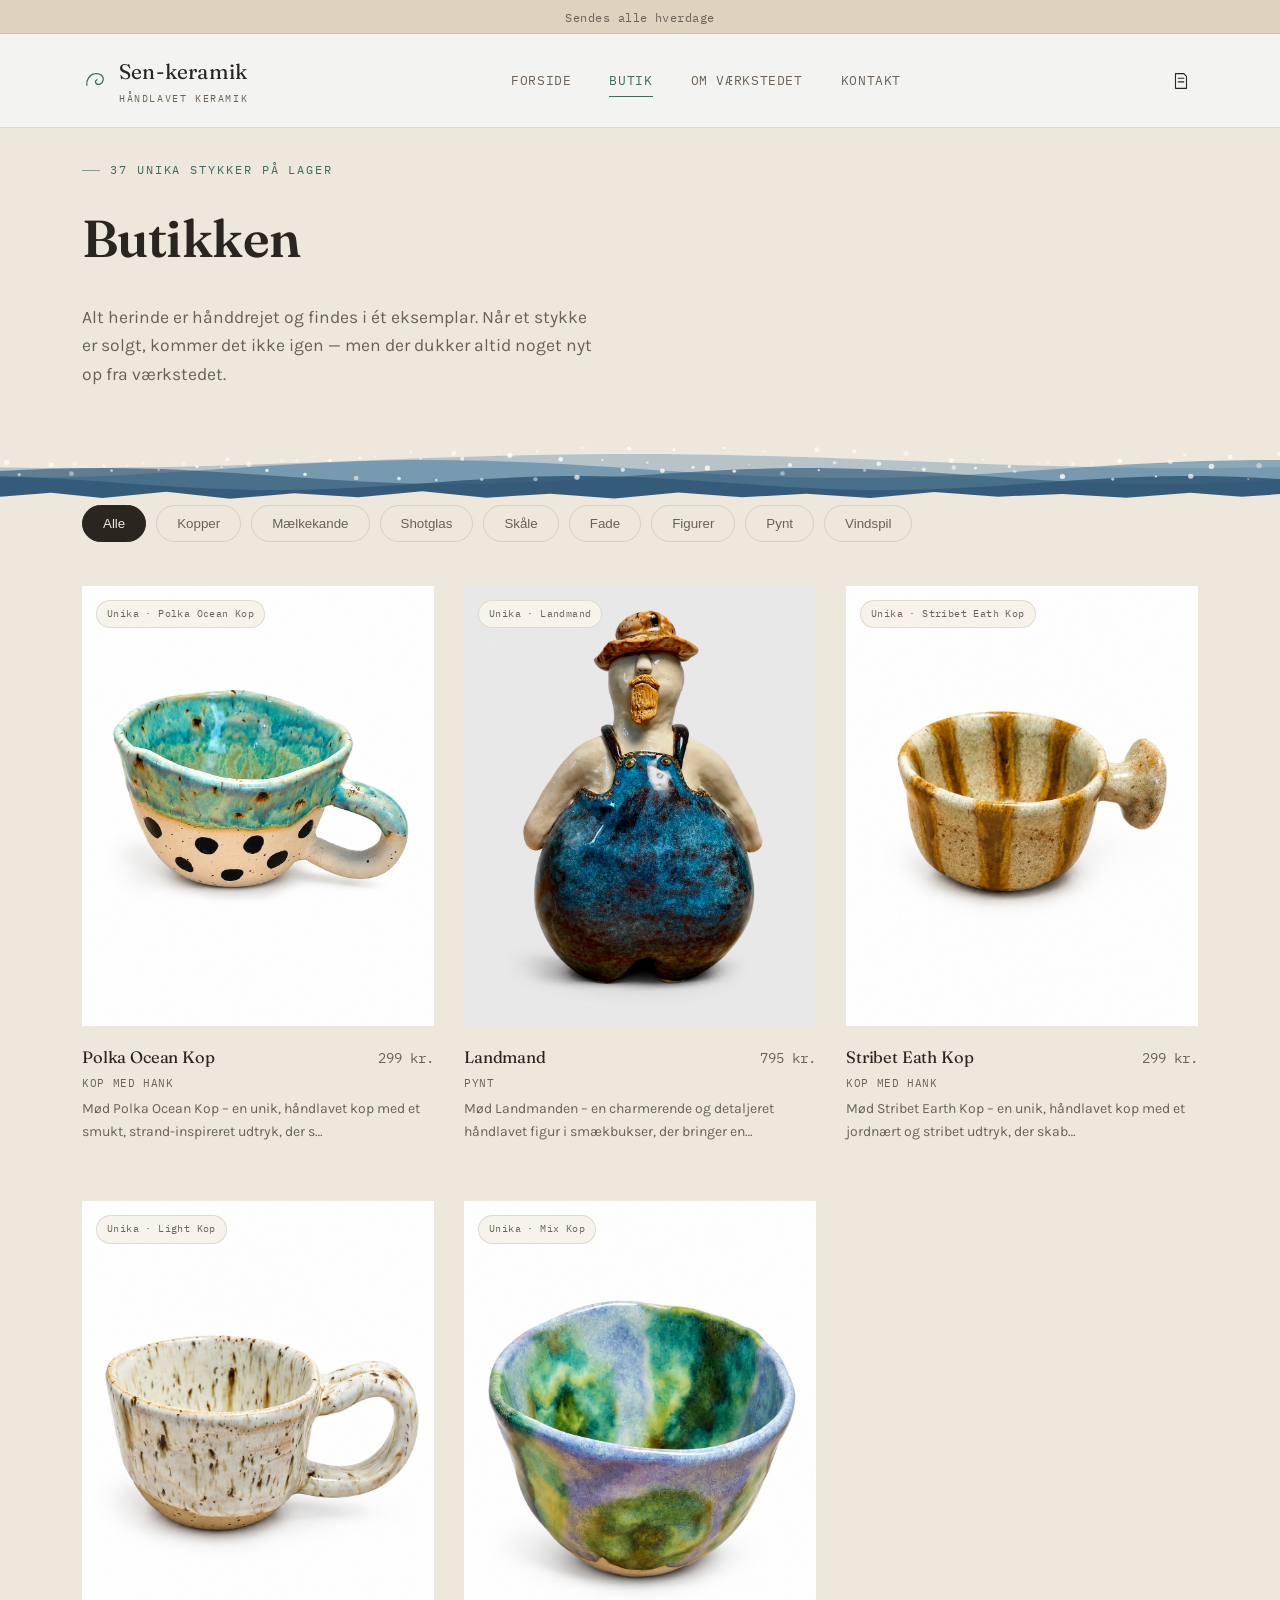
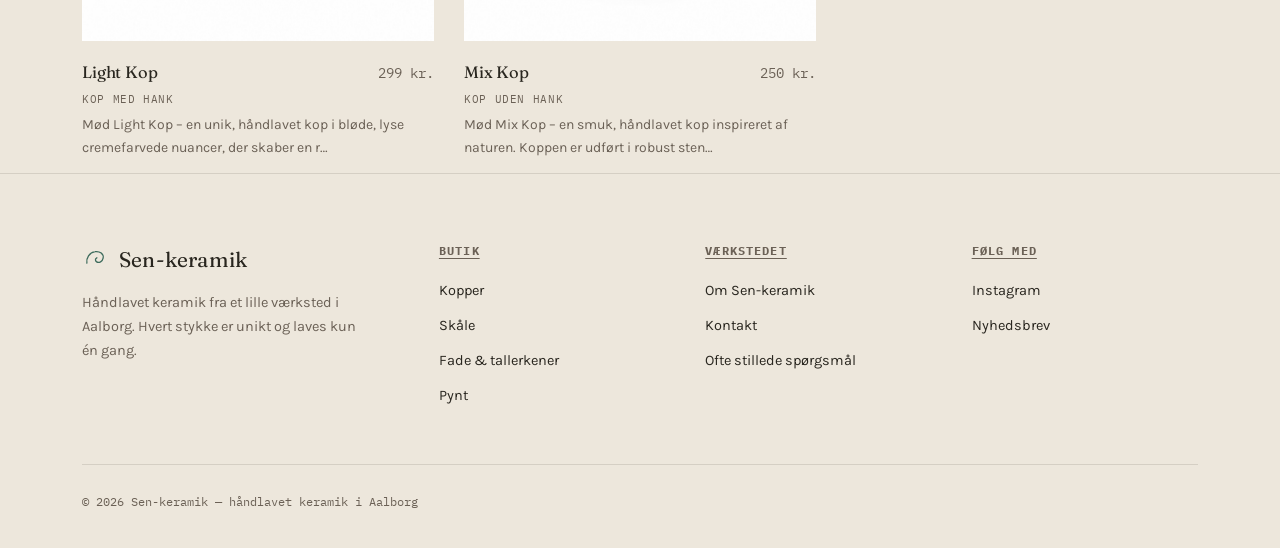
==== commit 3378f0b1: "Update butik.html" ====
--- a/butik.html
+++ b/butik.html
@@ -30,21 +30,26 @@
       <a href="butik.html" class="active">Butik</a>
       <div class="nav-drop-panel">
         <div class="nav-drop-col"><h5>Kopper</h5>
-          <a href="butik.html#kopper">Morgenkopper</a>
-          <a href="butik.html#kopper">Espressokopper</a>
-          <a href="butik.html#kopper">Krus med hank</a>
+          <a href="butik.html#kopper">Alle kopper</a>
+          <a href="butik.html#kopper-med-hank">Med hank</a>
+          <a href="butik.html#kopper-uden-hank">Uden hank</a>
         </div>
-        <div class="nav-drop-col"><h5>Skåle</h5>
-          <a href="butik.html#skaale">Morgenmadsskåle</a>
-          <a href="butik.html#skaale">Serveringsskåle</a>
+        <div class="nav-drop-col"><h5>Mælkekande</h5>
+          <a href="butik.html#maelkekander">Alle mælkekande</a>
+          <a href="butik.html#maelkekander-med-hank">Med hank</a>
+          <a href="butik.html#maelkekander-uden-hank">Uden hank</a>
         </div>
-        <div class="nav-drop-col"><h5>Fade &amp; tallerkener</h5>
-          <a href="butik.html#fade">Store fade</a>
-          <a href="butik.html#fade">Tallerkener</a>
+        <div class="nav-drop-col"><h5>Shotglas</h5>
+          <a href="butik.html#shotglas">Alle shotglas</a>
+          <a href="butik.html#shotglas-med-hank">Med hank</a>
+          <a href="butik.html#shotglas-uden-hank">Uden hank</a>
         </div>
-        <div class="nav-drop-col"><h5>Pynt</h5>
-          <a href="butik.html#pynt">Vægpynt</a>
-          <a href="butik.html#pynt">Sæsonpynt</a>
+        <div class="nav-drop-col"><h5>Øvrige</h5>
+          <a href="butik.html#skaale">Skåle</a>
+          <a href="butik.html#fade">Fade</a>
+          <a href="butik.html#figurer">Figurer</a>
+          <a href="butik.html#pynt">Pynt</a>
+          <a href="butik.html#vindspil">Vindspil</a>
         </div>
       </div>
     </div>
@@ -76,10 +81,15 @@
     <div class="tabs">
       <button class="tab active" data-cat="alle">Alle</button>
       <button class="tab" data-cat="kopper">Kopper</button>
+      <button class="tab" data-cat="maelkekander">Mælkekande</button>
+      <button class="tab" data-cat="shotglas">Shotglas</button>
       <button class="tab" data-cat="skaale">Skåle</button>
-      <button class="tab" data-cat="fade">Fade &amp; tallerkener</button>
+      <button class="tab" data-cat="fade">Fade</button>
+      <button class="tab" data-cat="figurer">Figurer</button>
       <button class="tab" data-cat="pynt">Pynt</button>
+      <button class="tab" data-cat="vindspil">Vindspil</button>
     </div>
+    <div class="subtabs" id="subtabs"></div>
 
     <div class="product-grid"></div>
   </div>
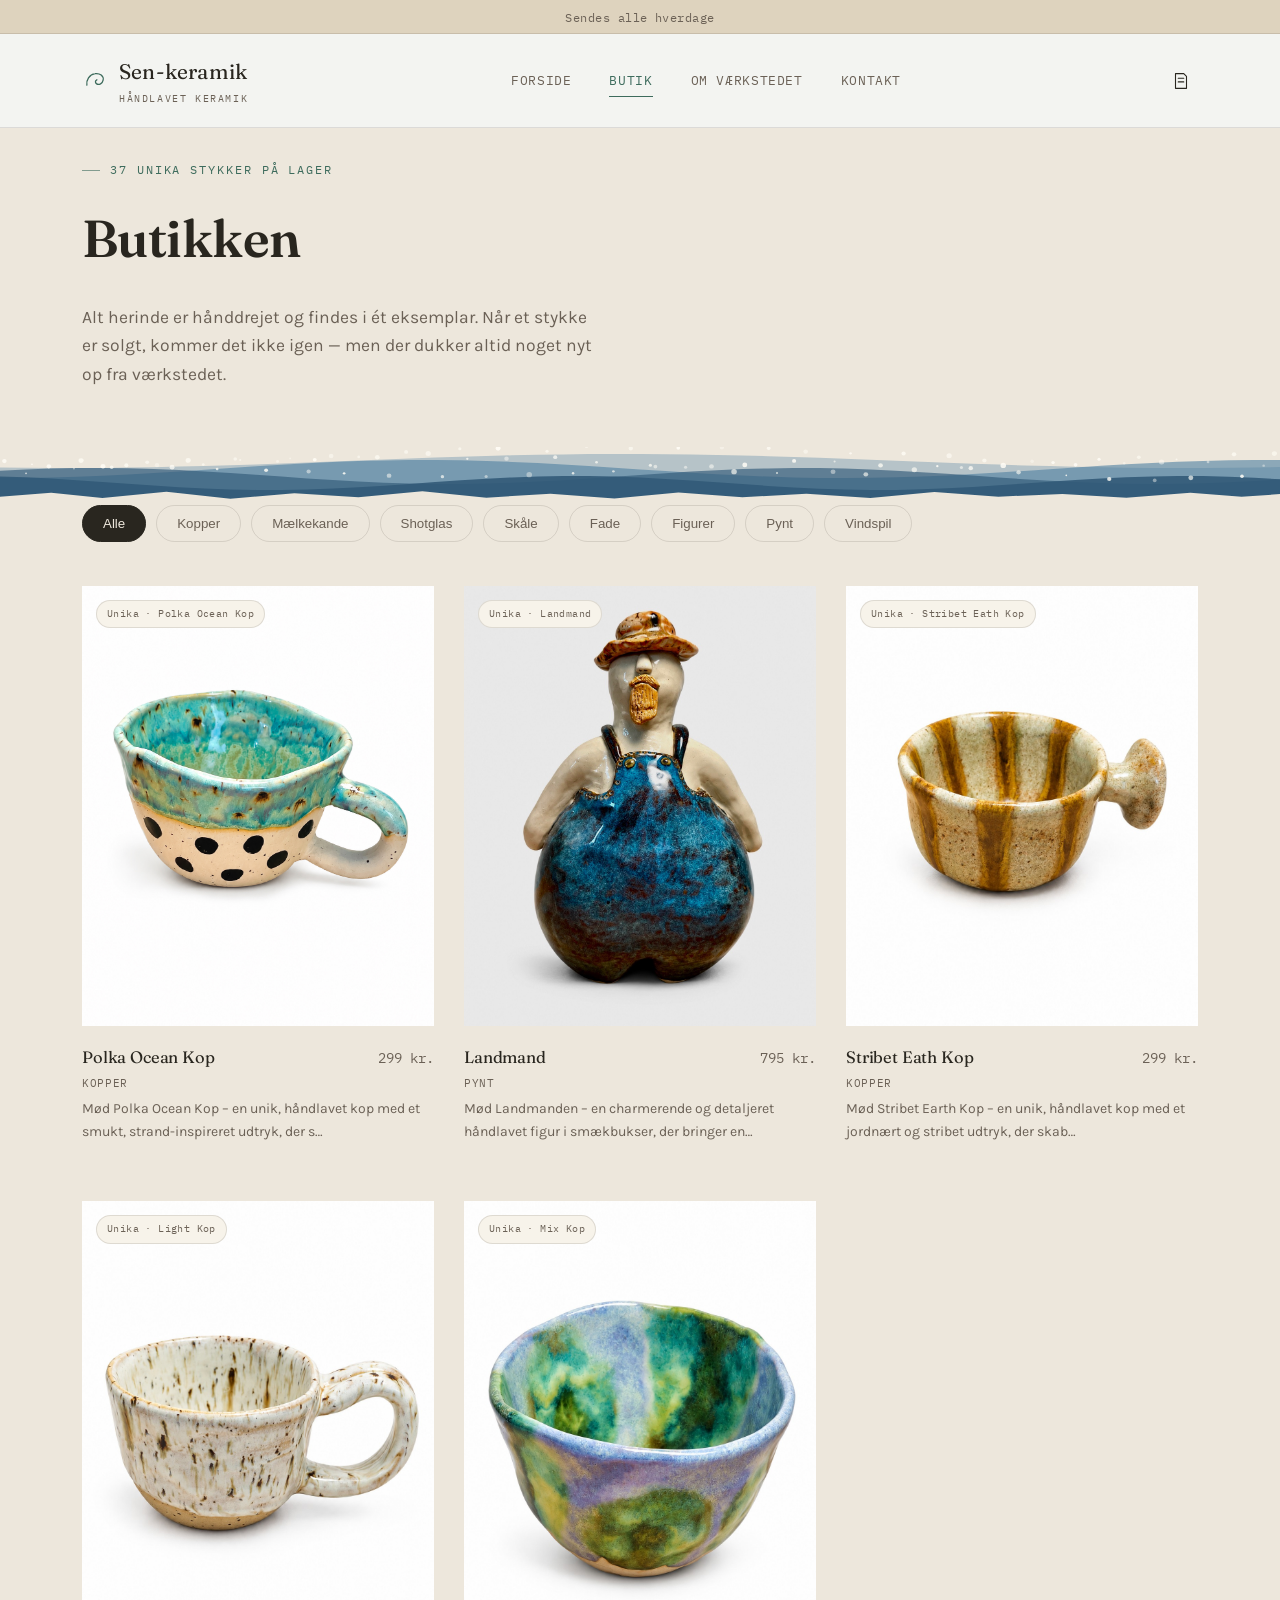
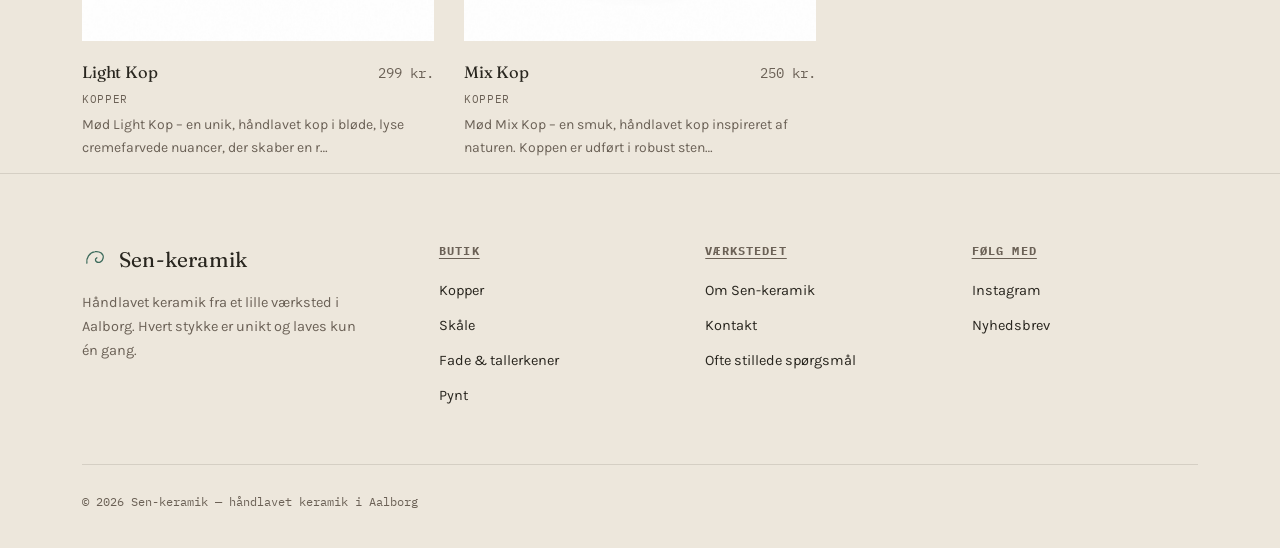
==== commit 536bc233: "Update butik.html" ====
--- a/butik.html
+++ b/butik.html
@@ -51,6 +51,7 @@
           <a href="butik.html#pynt">Pynt</a>
           <a href="butik.html#vindspil">Vindspil</a>
         </div>
+        <div class="nav-drop-col" id="nav-kollektioner-col"></div>
       </div>
     </div>
       <a href="om-vaerkstedet.html">Om værkstedet</a>
@@ -78,6 +79,7 @@
   <div class="wave-edge" data-wave></div>
 
   <div class="wrap">
+    <div class="kollektion-banner" id="kollektion-banner"></div>
     <div class="tabs">
       <button class="tab active" data-cat="alle">Alle</button>
       <button class="tab" data-cat="kopper">Kopper</button>
--- a/style.css
+++ b/style.css
@@ -158,6 +158,15 @@
 .tab{padding:10px 20px;border:1px solid var(--line);border-radius:999px;cursor:pointer;background:transparent;color:var(--ink-soft);transition:all .25s ease;}
 .tab:hover{border-color:var(--clay);color:var(--clay);}
 .tab.active{background:var(--ink);border-color:var(--ink);color:var(--bone);}
+.subtabs{display:flex;gap:8px;flex-wrap:wrap;margin:-28px 0 44px;font-family:var(--font-mono);font-size:11px;letter-spacing:.05em;text-transform:uppercase;}
+.subtab{padding:7px 16px;border:1px solid var(--line);border-radius:999px;cursor:pointer;background:var(--bone-deep);color:var(--ink-soft);transition:all .25s ease;}
+.subtab:hover{border-color:var(--clay);color:var(--clay);}
+.subtab.active{background:var(--clay);border-color:var(--clay);color:var(--card);}
+
+.kollektion-banner{display:none;align-items:center;gap:14px;margin:-10px 0 30px;padding:12px 18px;background:var(--bone-deep);border:1px solid var(--line);border-radius:4px;font-family:var(--font-mono);font-size:12.5px;}
+.kollektion-banner strong{color:var(--clay);}
+.kollektion-banner button{background:none;border:1px solid var(--line);border-radius:999px;padding:4px 12px;cursor:pointer;color:var(--ink-soft);font-family:var(--font-mono);font-size:11px;}
+.kollektion-banner button:hover{border-color:var(--clay);color:var(--clay);}
 
 .product-grid{display:grid;grid-template-columns:repeat(3,1fr);gap:44px 30px;}
 .p-card{cursor:pointer;}
